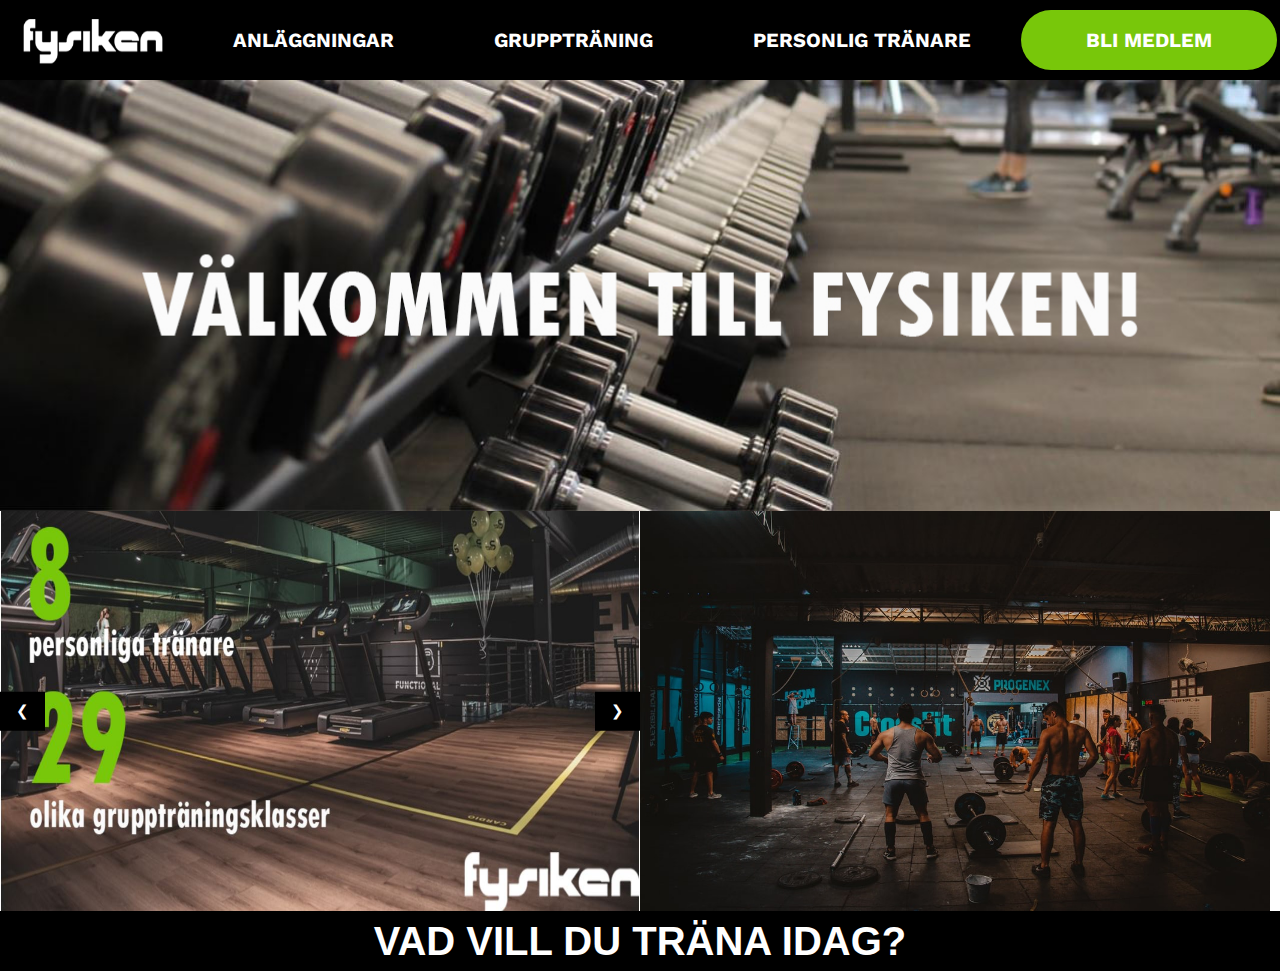
==== index.html @ 64ca1ec7 "Tisdag 23/2" ====
<!DOCTYPE html>
<html lang="en">
<head>
    <meta charset="UTF-8">
    <meta name="viewport" content="width=device-width, initial-scale=1.0">
    <title>Document</title>
    <link rel="stylesheet" href="css/styles.css">
    <link rel="preconnect" href="https://fonts.gstatic.com">
    <link rel="stylesheet" href="https://www.w3schools.com/w3css/4/w3.css">
<style>
.mySlides {display:none;}
</style>
    <link href="https://fonts.googleapis.com/css2?family=Libre+Franklin:wght@200&display=swap" rel="stylesheet">
    <link href="https://fonts.googleapis.com/icon?family=Material+Icons" rel="stylesheet">
    <link href="https://fonts.googleapis.com/css2?family=Work+Sans&display=swap" rel="stylesheet">
</head>
<body>
    <nav class="navdesk">
        <p class="logo"><img class="logointro" src="img/fysiken-logo-white-254.png"></p>
        <p class="nav1"><strong class="naviga">ANLÄGGNINGAR</strong></p>
        <p class="nav2"><strong class="naviga">GRUPPTRÄNING</strong></p>
        <p class="nav3"><strong class="naviga">PERSONLIG TRÄNARE</strong></p>
        <p class="nav4"><strong class="naviga">BLI MEDLEM</strong></p>
    </nav>
    <img class="welcome" src="img/gymintro.JPG">
    <div class="bildspel">
        <div class="w3-content w3-display-container">
            <img class="mySlides"  src="img/gymfakta.jpg" style="width:100%; height:400px;">
            <img class="mySlides"  src="img/gymintro2.JPG" style="width:100%; height:400px;">
            <img class="mySlides"  src="img/gymintro3.JPG" style="width:100%; height:400px;">
            <img class="mySlides"  src="img/gymintro4.JPG" style="width:100%; height:400px;">
          
            <button class="w3-button w3-black w3-display-left" onclick="plusDivs(-1)">&#10094;</button>
            <button class="w3-button w3-black w3-display-right" onclick="plusDivs(1)">&#10095;</button>
        </div>
    <img class="gymback1" src="img/gymback.jfif">
    </div>
    <div class="bryt">
        <strong>VAD VILL DU TRÄNA IDAG?</strong>
    </div>
    <script>
        var slideIndex = 1;
        showDivs(slideIndex);
        
        function plusDivs(n) {
          showDivs(slideIndex += n);
        }
        
        function showDivs(n) {
          var i;
          var x = document.getElementsByClassName("mySlides");
          if (n > x.length) {slideIndex = 1}
          if (n < 1) {slideIndex = x.length}
          for (i = 0; i < x.length; i++) {
            x[i].style.display = "none";  
          }
          x[slideIndex-1].style.display = "block";  
        }
    </script>
        
    
        
    <script src="js/main.js"></script>
</body>
</html>
---- css/styles.css ----
* {
    margin: 0;
}
.navdesk {
    background-color: black;
    width: 100%;
    height: 80px;
    display: grid;
    grid-template-areas: 
    "lo n1 n2 n3 n4"
    ;
    grid-template-columns: repeat(5, 1fr);
    grid-template-rows: repeat(1, 1fr);
    display: flex;
    justify-content: center;
    align-items: center;
}
.logointro {
    width: 140px;
    height: 50px;
    grid-area: lo;
    margin: 20px;
}
.naviga {
    color: white;
    font-size: 20px;
    font-family: 'Work Sans', sans-serif;
    margin: 50px;
}
.nav4 {
    background-color: #78c70a;
    border-radius: 40px;
    padding: 15px;
}
.welcome {
    width: 100%
}
.bildspel {
    display: grid;
    grid-template-areas:
    "w3-content w3-display-container gymback1"
    ;
    grid-template-columns: repeat(2, 1fr);
    grid-template-rows: repeat(1, 1fr);
}
.gymback1 {
    width: 630px;
    height: 400px;
}
.bryt {
    background-color: black;
    color: white;
    font-size: 40px;
    display: flex;
    justify-content: center;
    
}
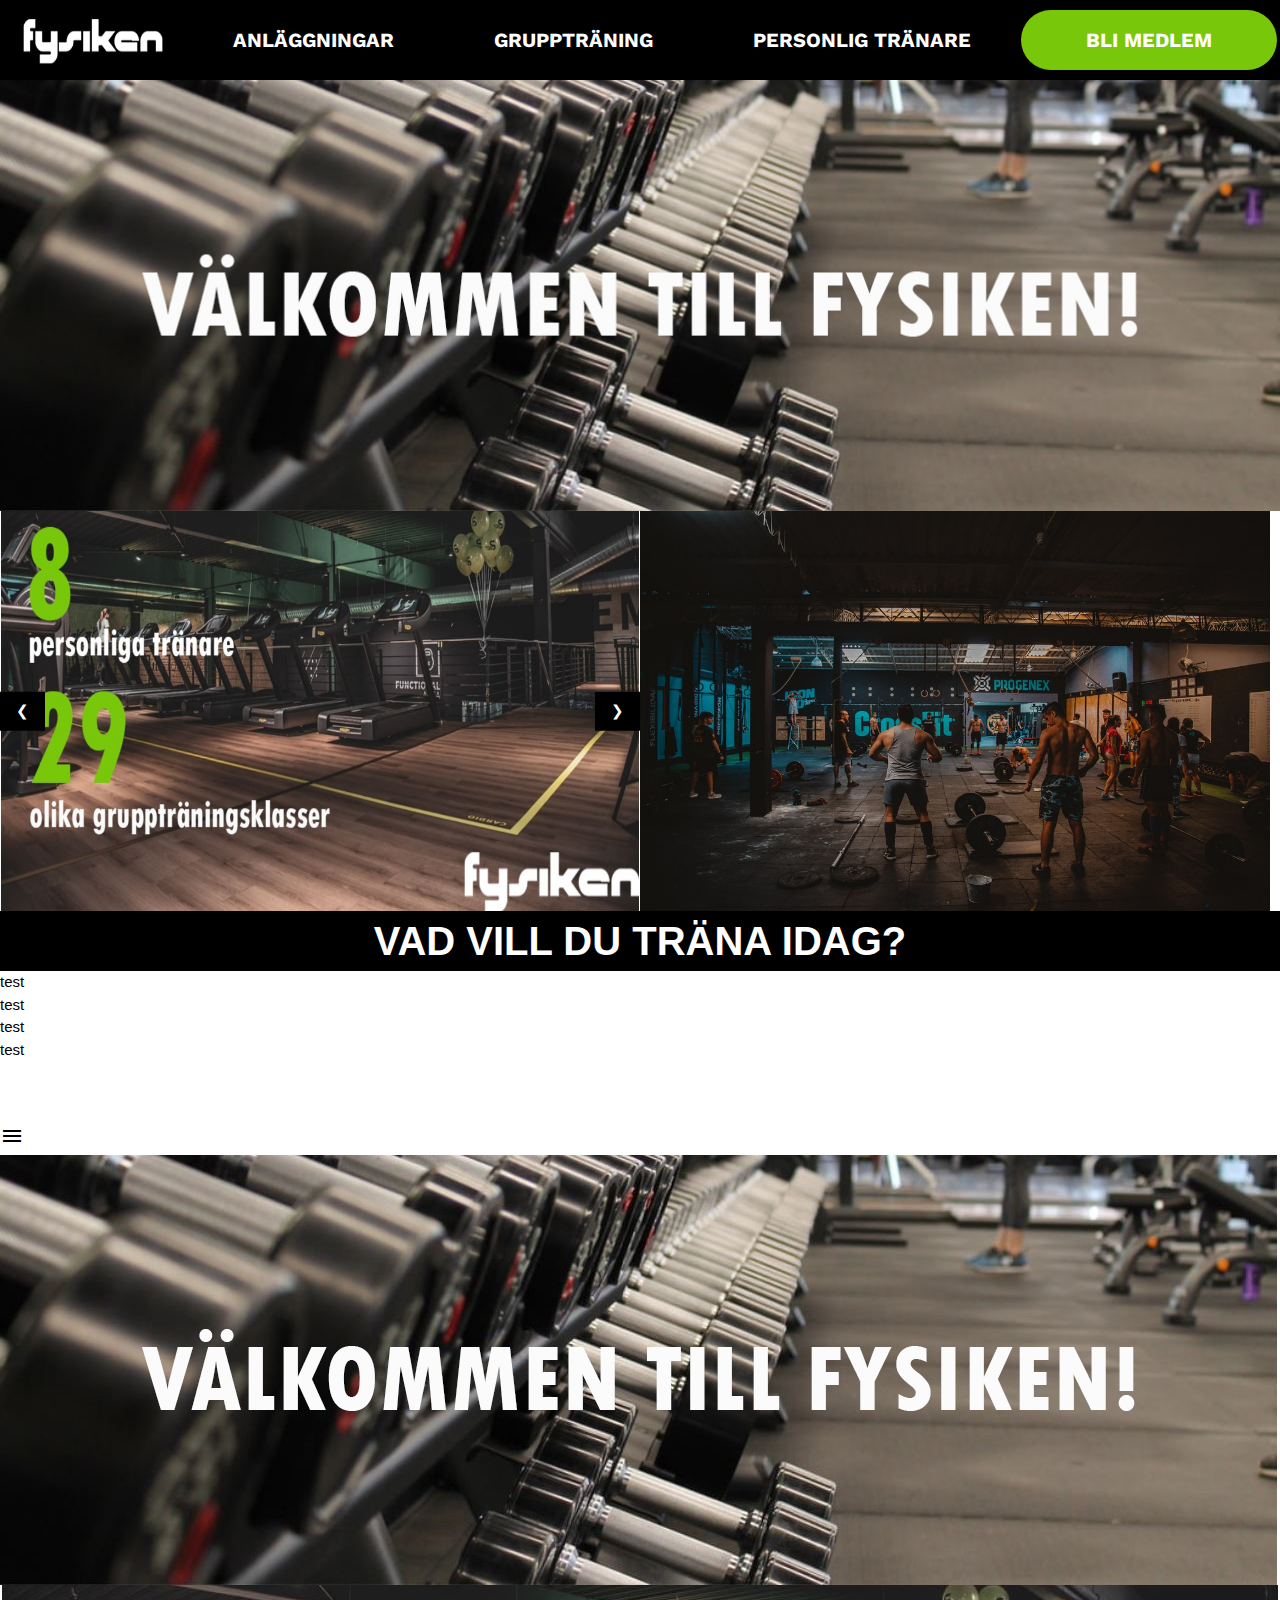
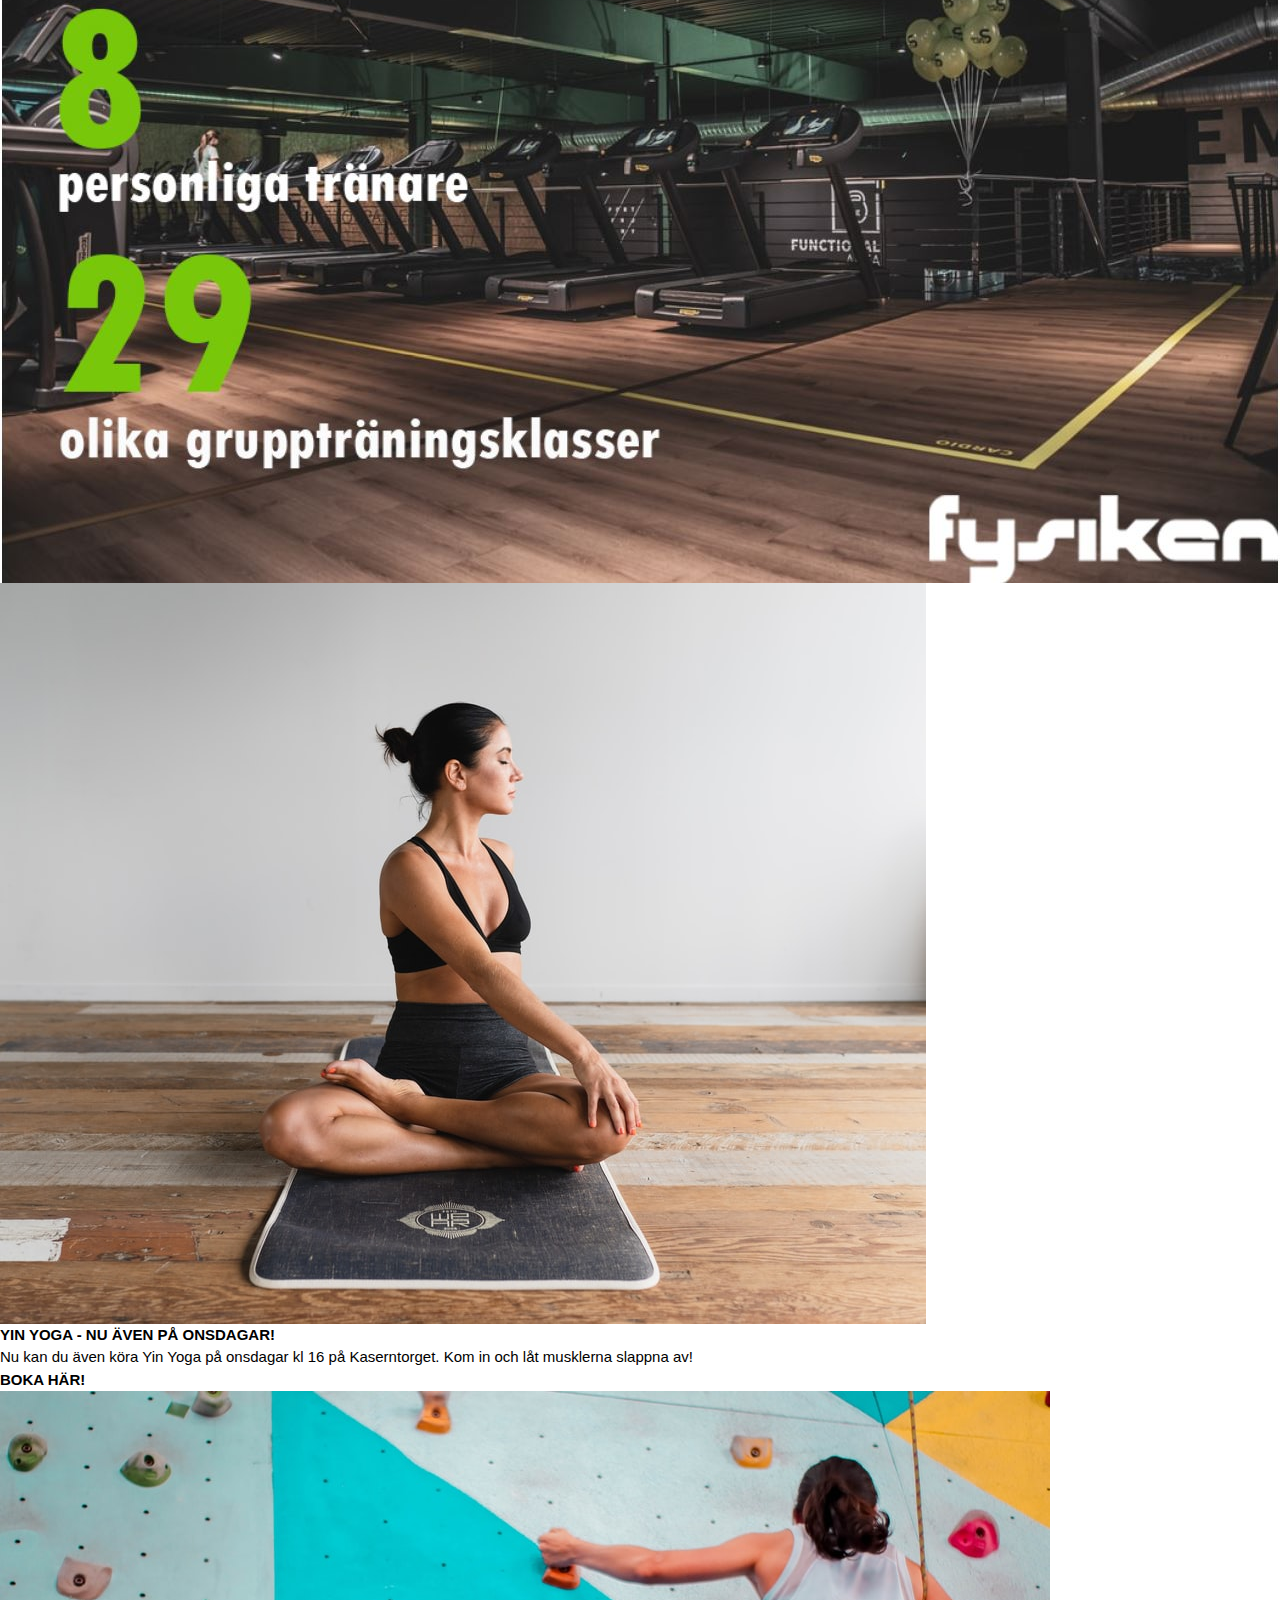
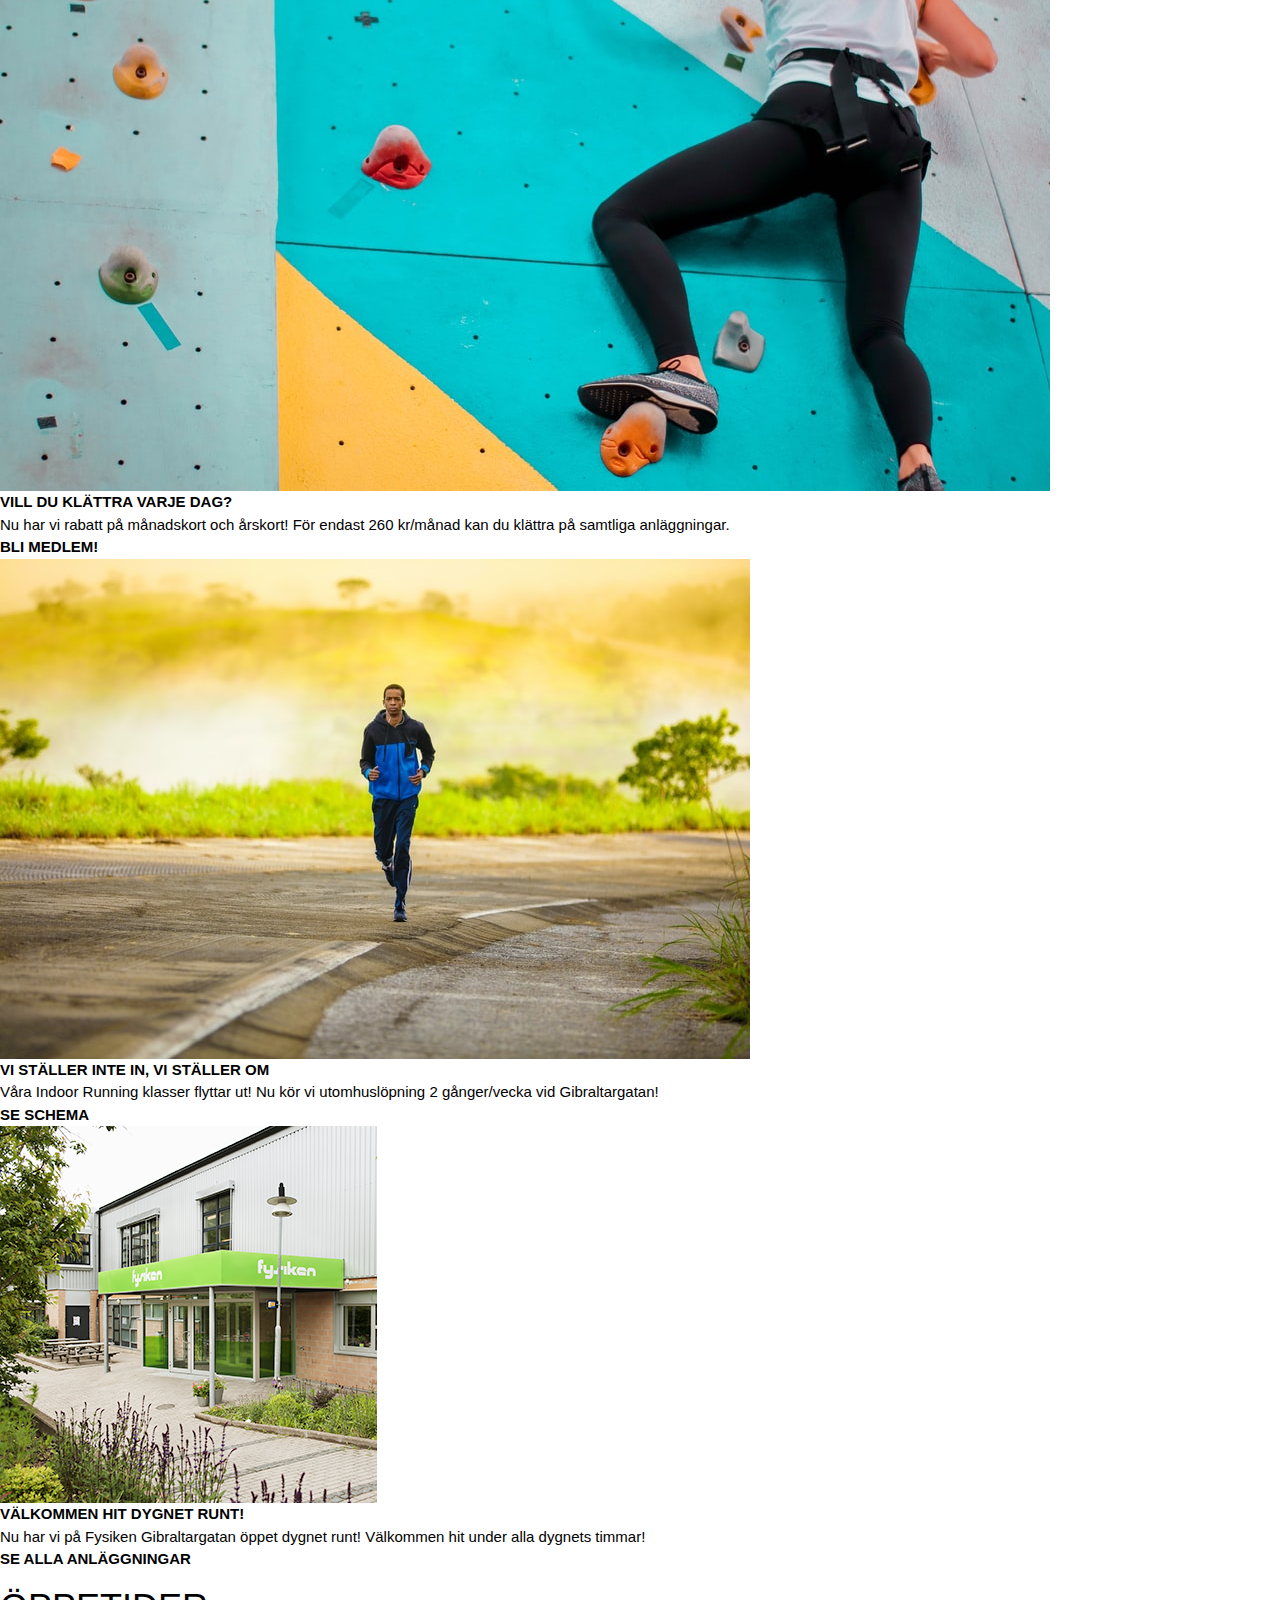
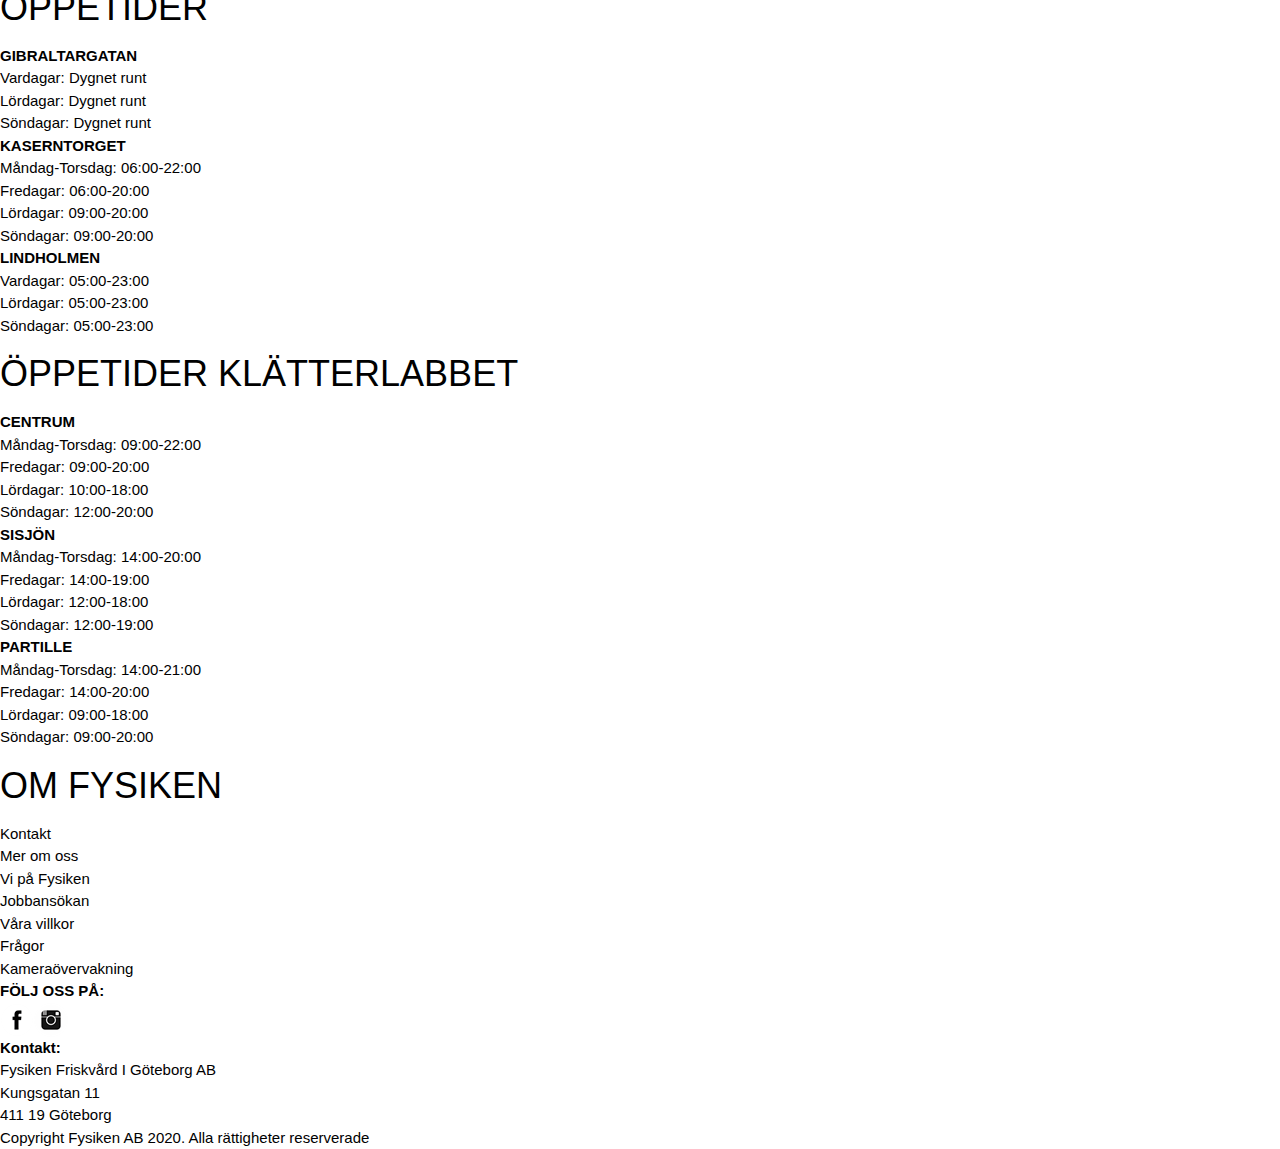
==== commit 27624316: "Tisdag 2/3" ====
--- a/index.html
+++ b/index.html
@@ -38,6 +38,81 @@
     <div class="bryt">
         <strong>VAD VILL DU TRÄNA IDAG?</strong>
     </div>
+
+        
+    
+        
+    
+    <nav class="menu">
+        <p>test</p>
+        <p>test</p>
+        <p>test</p>
+        <p>test</p>
+    </nav>
+
+<!--Mobil längst ner-->
+
+<div class="mobilestart">
+    <nav class="navmobil">
+        <img class="logomobil" src="img/fysiken-logo-white-254.png">
+        <div class="menu-button">
+            <i class="material-icons">menu</i>
+        </div>
+    </nav>
+    <div class="welcomemobil">
+        <img class="welcome1" src="img/gymintro.JPG">
+    </div>
+    <img class="gymfaktis" src="img/gymfakta.jpg">
+    <img class="yoga" src="img/yoga.jfif">   
+    <div class="yogafakta">
+        <strong class="yinis">YIN YOGA - NU ÄVEN PÅ ONSDAGAR!</strong>
+        <p class="yinis2">Nu kan du även köra Yin Yoga på onsdagar kl 16 på Kaserntorget. Kom in och låt musklerna slappna av!</p>
+        <strong class="yinis3">BOKA HÄR!</strong>
+    </div>
+    <img class="klättra" src="img/klättra.jfif">
+    <div class="yogafakta">
+        <strong class="yinis">VILL DU KLÄTTRA VARJE DAG?</strong>
+        <p class="yinis2">Nu har vi rabatt på månadskort och årskort! För endast 260 kr/månad kan du klättra på samtliga anläggningar.</p>
+        <strong class="yinis3">BLI MEDLEM!</strong>
+    </div>
+    <img class="klättra" src="img/spring.jfif">
+    <div class="yogafakta">
+        <strong class="yinis">VI STÄLLER INTE IN, VI STÄLLER OM</strong>
+        <p class="yinis2">Våra Indoor Running klasser flyttar ut! Nu kör vi utomhuslöpning 2 gånger/vecka vid Gibraltargatan!</p>
+        <strong class="yinis3">SE SCHEMA</strong>
+    </div>
+    <img class="yoga" src="img/fysikengibralt.png"> 
+    <div class="yogafakta">
+        <strong class="yinis">VÄLKOMMEN HIT DYGNET RUNT!</strong>
+        <p class="yinis2">Nu har vi på Fysiken Gibraltargatan öppet dygnet runt! Välkommen hit under alla dygnets timmar!</p>
+        <strong class="yinis4">SE ALLA ANLÄGGNINGAR</strong>
+    </div>
+    <div class="belowfooter">
+        <h1 class="belowrubrik">ÖPPETIDER</h1>
+        <strong class="belowstrong">GIBRALTARGATAN</strong>
+        <p class="belowtext">Vardagar: Dygnet runt<br>Lördagar: Dygnet runt<br>Söndagar: Dygnet runt</p>
+        <strong class="belowstrong">KASERNTORGET</strong>
+        <p class="belowtext">Måndag-Torsdag: 06:00-22:00<br>Fredagar: 06:00-20:00<br>Lördagar: 09:00-20:00<br>Söndagar: 09:00-20:00</p>
+        <strong class="belowstrong">LINDHOLMEN</strong>
+        <p class="belowtext">Vardagar: 05:00-23:00<br>Lördagar: 05:00-23:00<br>Söndagar: 05:00-23:00</p>
+        <h1 class="belowrubrik">ÖPPETIDER KLÄTTERLABBET</h1>
+        <strong class="belowstrong">CENTRUM</strong>
+        <p class="belowtext">Måndag-Torsdag: 09:00-22:00<br>Fredagar: 09:00-20:00<br>Lördagar: 10:00-18:00<br>Söndagar: 12:00-20:00</p>
+        <strong class="belowstrong">SISJÖN</strong>
+        <p class="belowtext">Måndag-Torsdag: 14:00-20:00<br>Fredagar: 14:00-19:00<br>Lördagar: 12:00-18:00<br>Söndagar: 12:00-19:00</p>
+        <strong class="belowstrong">PARTILLE</strong>
+        <p class="belowtext">Måndag-Torsdag: 14:00-21:00<br>Fredagar: 14:00-20:00<br>Lördagar: 09:00-18:00<br>Söndagar: 09:00-20:00</p>
+        <h1 class="belowrubrik">OM FYSIKEN</h1>
+        <p class="belowtext">Kontakt<br>Mer om oss<br>Vi på Fysiken<br>Jobbansökan<br>Våra villkor<br>Frågor<br>Kameraövervakning</p>
+        <strong class="belowstrong">FÖLJ OSS PÅ:<br></strong>
+        <img src="img/fb.png"><img src="img/ins.png">
+        <strong class="belowstrong"><br>Kontakt:</strong>
+        <p class="belowtext">Fysiken Friskvård I Göteborg AB<br>Kungsgatan 11<br>411 19 Göteborg</p>
+
+    </div>
+    <footer class="footer">Copyright Fysiken AB 2020. Alla rättigheter reserverade</footer>
+</div>
+    <script src="js/main.js"></script>
     <script>
         var slideIndex = 1;
         showDivs(slideIndex);
@@ -57,9 +132,5 @@
           x[slideIndex-1].style.display = "block";  
         }
     </script>
-        
-    
-        
-    <script src="js/main.js"></script>
 </body>
 </html>--- a/css/styles.css
+++ b/css/styles.css
@@ -1,57 +1,191 @@
 * {
     margin: 0;
 }
-.navdesk {
-    background-color: black;
-    width: 100%;
-    height: 80px;
-    display: grid;
-    grid-template-areas: 
-    "lo n1 n2 n3 n4"
-    ;
-    grid-template-columns: repeat(5, 1fr);
-    grid-template-rows: repeat(1, 1fr);
-    display: flex;
-    justify-content: center;
-    align-items: center;
+
+@media only screen and (min-width: 416px) {
+    .navdesk {
+        background-color: black;
+        width: 100%;
+        height: 80px;
+        display: grid;
+        grid-template-areas: 
+        "lo n1 n2 n3 n4"
+        ;
+        grid-template-columns: repeat(5, 1fr);
+        grid-template-rows: repeat(1, 1fr);
+        display: flex;
+        justify-content: center;
+        align-items: center;
+    }
+    .logointro {
+        width: 140px;
+        height: 50px;
+        grid-area: lo;
+        margin: 20px;
+    }
+    .naviga {
+        color: white;
+        font-size: 20px;
+        font-family: 'Work Sans', sans-serif;
+        margin: 50px;
+    }
+    .nav4 {
+        background-color: #78c70a;
+        border-radius: 40px;
+        padding: 15px;
+    }
+    .welcome {
+        width: 100%
+    }
+    .bildspel {
+        display: grid;
+        grid-template-areas:
+        "w3-content w3-display-container gymback1"
+        ;
+        grid-template-columns: repeat(2, 1fr);
+        grid-template-rows: repeat(1, 1fr);
+    }
+    .gymback1 {
+        width: 630px;
+        height: 400px;
+    }
+    .bryt {
+        background-color: black;
+        color: white;
+        font-size: 40px;
+        display: flex;
+        justify-content: center;
+        
+    }
+
 }
-.logointro {
-    width: 140px;
-    height: 50px;
-    grid-area: lo;
-    margin: 20px;
-}
-.naviga {
-    color: white;
-    font-size: 20px;
-    font-family: 'Work Sans', sans-serif;
-    margin: 50px;
-}
-.nav4 {
-    background-color: #78c70a;
-    border-radius: 40px;
-    padding: 15px;
-}
-.welcome {
-    width: 100%
-}
-.bildspel {
-    display: grid;
-    grid-template-areas:
-    "w3-content w3-display-container gymback1"
-    ;
-    grid-template-columns: repeat(2, 1fr);
-    grid-template-rows: repeat(1, 1fr);
-}
-.gymback1 {
-    width: 630px;
-    height: 400px;
-}
-.bryt {
-    background-color: black;
-    color: white;
-    font-size: 40px;
-    display: flex;
-    justify-content: center;
+
+
+@media only screen and (max-width: 415px) {
+    .mobilestart {
+        width: 100%;
+        height: 4000px;
+        font-family: 'Work Sans', sans-serif;
+    }
+    .navdesk {
+        display: none;
+    }
+    .logointro {
+        display: none;
+    }
+    .naviga {
+        display: none;
+    }
+    .nav4 {
+        display: none;
+    }
+    .welcome {
+        display: none;
+    }
+    .bildspel {
+        display: none;
+    }
+    .gymback1 {
+        display: none;
+    }
+    .bryt {
+        display: none;
+    }
+    .menu{
+        height: 100vh;
+        width: 100%;
+        background: hotpink;
+        position: fixed;
+        top: 0;
+        left: -90vh;
+        transition: left 0.3s;
+        box-shadow: 10px 0px 21px -10px rgba(0,0,0,0.75);
+        z-index: 10;
+        display: none;
+    }
     
-}
+    .menu-button{
+        cursor: pointer;
+        display: inline;
+        grid-area: mb;
+    }
+    
+    .menu-button i.material-icons{
+        font-size: 4rem;
+        grid-area: mb;
+        color: white;
+        margin-top: 10px;
+        margin-left: 60px;
+    }
+    
+    .show{
+        left: 0;
+    }
+    .navmobil {
+        width: 100%;
+        height: 150px;
+        background-color: black;
+        grid-template-areas: 
+        "lo mb"
+        ;
+    }
+    .logomobil {
+        width: 40%;
+        height: 40%;
+        margin-left: 30px;
+        margin-bottom: 21px;
+    }
+    .welcome1 {
+        width: 100%;
+        height: 180px;
+    }
+    .gymfaktis {
+        width: 100%;
+        height: 200px;
+    }
+    .yoga {
+        width: 100%;
+        height: 280px;
+    }
+    .yogafakta {
+        background-color: black;
+        color: white;
+        width: 100%;
+        height: 150px;
+    }
+    .yinis {
+        font-size: 20px;
+        margin-left: 10px;
+        margin-right: 10px;
+    }
+    .yinis2 {
+        font-size: 15px;
+        margin-left: 15px;
+        margin-right: 15px;
+    }
+    .yinis3 {
+        font-size: 20px;
+        margin-left: 50%;
+        padding: 10px;
+        background-color: #78c70a;
+        border-radius: 30px;
+    }
+    .klättra {
+        width: 100%;
+        height: 240px;
+    }
+    .yinis4 {
+        font-size: 20px;
+        margin-left: 20%;
+        padding: 10px;
+        background-color: #78c70a;
+        border-radius: 30px;
+        margin-top: 30px;
+    }
+    .belowfooter {
+        background-color: #191919;
+        color: white;
+    }
+
+    
+}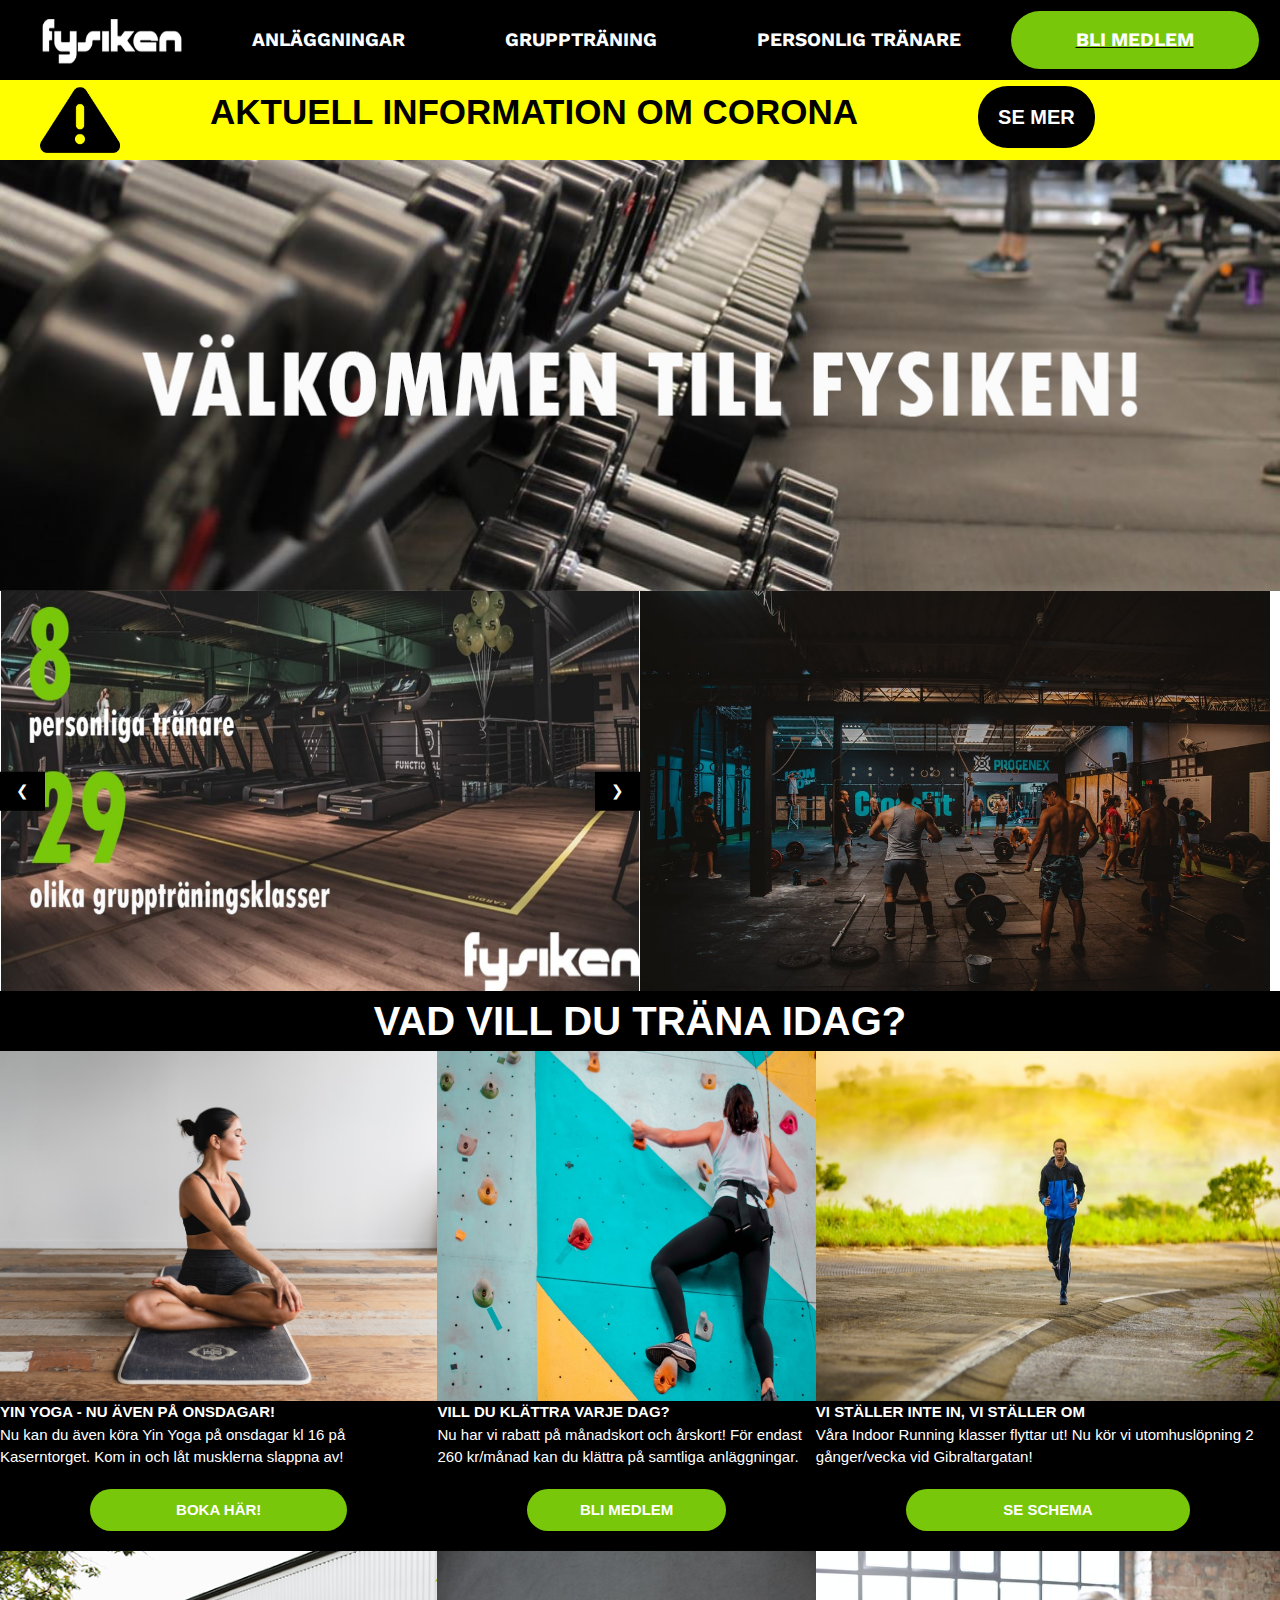
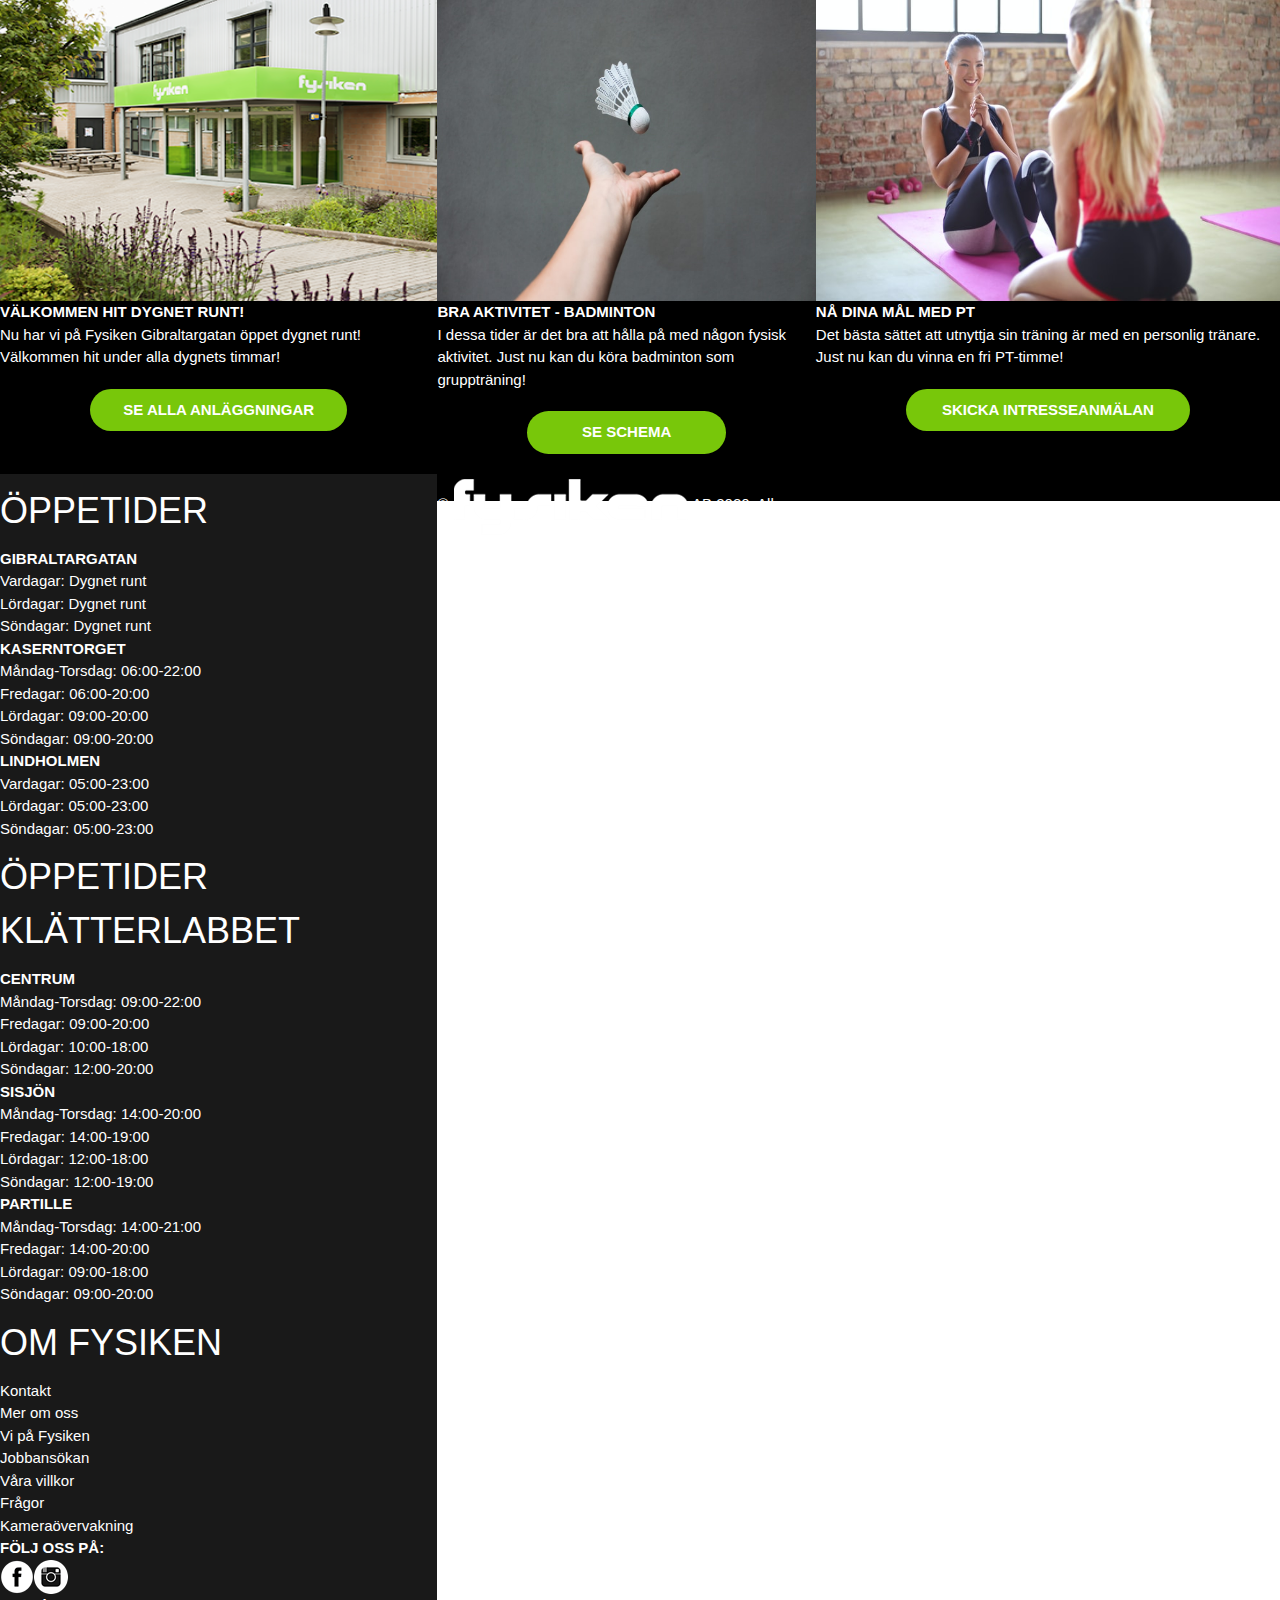
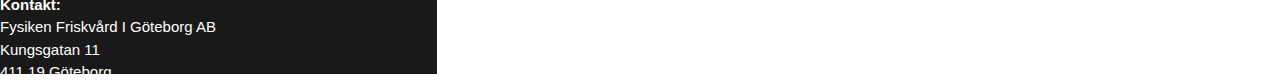
==== commit 3000ff7c: "Tisdag 9/3-2021" ====
--- a/index.html
+++ b/index.html
@@ -3,7 +3,7 @@
 <head>
     <meta charset="UTF-8">
     <meta name="viewport" content="width=device-width, initial-scale=1.0">
-    <title>Document</title>
+    <title>Fisk</title>
     <link rel="stylesheet" href="css/styles.css">
     <link rel="preconnect" href="https://fonts.gstatic.com">
     <link rel="stylesheet" href="https://www.w3schools.com/w3css/4/w3.css">
@@ -16,12 +16,15 @@
 </head>
 <body>
     <nav class="navdesk">
-        <p class="logo"><img class="logointro" src="img/fysiken-logo-white-254.png"></p>
-        <p class="nav1"><strong class="naviga">ANLÄGGNINGAR</strong></p>
-        <p class="nav2"><strong class="naviga">GRUPPTRÄNING</strong></p>
-        <p class="nav3"><strong class="naviga">PERSONLIG TRÄNARE</strong></p>
-        <p class="nav4"><strong class="naviga">BLI MEDLEM</strong></p>
+        <a href="index.html" class="logo"><img class="logointro" src="img/fysiken-logo-white-254.png"></a>
+        <a href="anlaggningar.html" class="nav1"><strong class="naviga">ANLÄGGNINGAR</strong></a>
+        <a class="nav2" href="gruppträning.html"><strong class="naviga">GRUPPTRÄNING</strong></a>
+        <a href="pt.html" class="nav3"><strong class="naviga">PERSONLIG TRÄNARE</strong></a>
+        <a href="blimedlem.html" class="nav4"><strong class="naviga">BLI MEDLEM</strong></a>
     </nav>
+    <div class="corona">
+        <img class="warning" src="img/warning-symbol.png"><strong class="aktuellt">AKTUELL INFORMATION OM CORONA</strong><strong class="semer">SE MER</strong>
+    </div>
     <img class="welcome" src="img/gymintro.JPG">
     <div class="bildspel">
         <div class="w3-content w3-display-container">
@@ -37,6 +40,63 @@
     </div>
     <div class="bryt">
         <strong>VAD VILL DU TRÄNA IDAG?</strong>
+    </div>
+    <div class="kuriosa">
+        <article class="article1">
+            <img class= "insbild" src="img/yoga.jfif">
+            <strong>YIN YOGA - NU ÄVEN PÅ ONSDAGAR!</strong><br><p>Nu kan du även köra Yin Yoga på onsdagar kl 16 på Kaserntorget. Kom in och låt musklerna slappna av!</p>
+            <strong class="tryckknapp">BOKA HÄR!</strong>
+        </article>
+        <article class="article2">
+            <img class= "insbild" src="img/klättra.jfif">
+            <strong>VILL DU KLÄTTRA VARJE DAG?</strong><br><p>Nu har vi rabatt på månadskort och årskort! För endast 260 kr/månad kan du klättra på samtliga anläggningar.</p>
+            <strong class="tryckknapp">BLI MEDLEM</strong>
+        </article>
+        <article class="article3">
+            <img class= "insbild" src="img/spring.jfif">
+            <strong>VI STÄLLER INTE IN, VI STÄLLER OM</strong><br><p>Våra Indoor Running klasser flyttar ut! Nu kör vi utomhuslöpning 2 gånger/vecka vid Gibraltargatan!</p>
+            <strong class="tryckknapp">SE SCHEMA</strong>
+        </article>
+        <article class="article4">
+            <img class= "insbild" src="img/fysikengibralt.png">
+            <strong>VÄLKOMMEN HIT DYGNET RUNT!</strong><br><p>Nu har vi på Fysiken Gibraltargatan öppet dygnet runt! Välkommen hit under alla dygnets timmar!</p>
+            <strong class="tryckknapp">SE ALLA ANLÄGGNINGAR</strong>
+        </article>
+        <article class="article5">
+            <img class= "insbild" src="img/badminton.jfif">
+            <strong>BRA AKTIVITET - BADMINTON</strong><br><p>I dessa tider är det bra att hålla på med någon fysisk aktivitet. Just nu kan du köra badminton som gruppträning!</p>
+            <strong class="tryckknapp">SE SCHEMA</strong>
+        </article>
+        <article class="article6">
+            <img class= "insbild" src="img/personlig.jfif">
+            <strong>NÅ DINA MÅL MED PT</strong><br><p>Det bästa sättet att utnyttja sin träning är med en personlig tränare. Just nu kan du vinna en fri PT-timme!</p>
+            <strong class="tryckknapp">SKICKA INTRESSEANMÄLAN</strong>
+        </article>
+        <div class="belowfooter1">
+            <h1 class="belowrubrik1">ÖPPETIDER</h1>
+            <strong class="belowstrong1">GIBRALTARGATAN</strong>
+            <p class="belowtext1">Vardagar: Dygnet runt<br>Lördagar: Dygnet runt<br>Söndagar: Dygnet runt</p>
+            <strong class="belowstrong1">KASERNTORGET</strong>
+            <p class="belowtext1">Måndag-Torsdag: 06:00-22:00<br>Fredagar: 06:00-20:00<br>Lördagar: 09:00-20:00<br>Söndagar: 09:00-20:00</p>
+            <strong class="belowstrong1">LINDHOLMEN</strong>
+            <p class="belowtext1">Vardagar: 05:00-23:00<br>Lördagar: 05:00-23:00<br>Söndagar: 05:00-23:00</p>
+            <h1 class="belowrubrik1">ÖPPETIDER KLÄTTERLABBET</h1>
+            <strong class="belowstrong1">CENTRUM</strong>
+            <p class="belowtext1">Måndag-Torsdag: 09:00-22:00<br>Fredagar: 09:00-20:00<br>Lördagar: 10:00-18:00<br>Söndagar: 12:00-20:00</p>
+            <strong class="belowstrong1">SISJÖN</strong>
+            <p class="belowtext1">Måndag-Torsdag: 14:00-20:00<br>Fredagar: 14:00-19:00<br>Lördagar: 12:00-18:00<br>Söndagar: 12:00-19:00</p>
+            <strong class="belowstrong1">PARTILLE</strong>
+            <p class="belowtext1">Måndag-Torsdag: 14:00-21:00<br>Fredagar: 14:00-20:00<br>Lördagar: 09:00-18:00<br>Söndagar: 09:00-20:00</p>
+            <h1 class="belowrubrik1">OM FYSIKEN</h1>
+            <p class="belowtext1">Kontakt<br>Mer om oss<br>Vi på Fysiken<br>Jobbansökan<br>Våra villkor<br>Frågor<br>Kameraövervakning</p>
+            <strong class="belowstrong1">FÖLJ OSS PÅ:<br></strong>
+            <img src="img/fb.png"><img src="img/ins.png">
+            <strong class="belowstrong1"><br>Kontakt:</strong>
+            <p class="belowtext1">Fysiken Friskvård I Göteborg AB<br>Kungsgatan 11<br>411 19 Göteborg</p>
+    
+        </div>
+        <footer class="footermobil1">© <img class="footerlogo1" src="img/fysiken-logo-white-254.png"> AB 2020. Alla rättigheter reserverade</footer>
+    </div>
     </div>
 
         
@@ -110,7 +170,7 @@
         <p class="belowtext">Fysiken Friskvård I Göteborg AB<br>Kungsgatan 11<br>411 19 Göteborg</p>
 
     </div>
-    <footer class="footer">Copyright Fysiken AB 2020. Alla rättigheter reserverade</footer>
+    <footer class="footermobil">© <img class="footerlogo" src="img/fysiken-logo-white-254.png"> AB 2020. Alla rättigheter reserverade</footer>
 </div>
     <script src="js/main.js"></script>
     <script>
--- a/css/styles.css
+++ b/css/styles.css
@@ -3,6 +3,72 @@
 }
 
 @media only screen and (min-width: 416px) {
+    .mobilestart {
+        display: none;
+    }
+    .navmobil {
+        display: none;
+    }
+    .logomobil {
+        display: none;
+    }
+    .menu-button {
+        display: none;
+    }
+    .material-icons {
+        display: none;
+    }
+    .welcomemobil {
+        display: none;
+    }
+    .welcome1 {
+        display: none;
+    }
+    .gymfaktis {
+        display: none;
+    }
+    .yoga {
+        display: none;
+    }
+    .yogafakta{
+        display: none;
+    }
+    .yinis {
+        display: none;
+    }
+    .yinis2 {
+        display: none;
+    }
+    .yinis3 {
+        display: none;
+    }
+    .yinis4 {
+        display: none;
+    }
+    .klättra {
+        display: none;
+    }
+    .belowfooter {
+        display: none;
+    }
+    .belowrubrik {
+        display: none;
+    }
+    .belowstrong {
+        display: none;
+    }
+    .belowtext {
+        display: none;
+    }
+    .footermobil {
+        display: none;
+    }
+    .footerlogo {
+        display: none;
+    }
+    .menu {
+        display: none;
+    }
     .navdesk {
         background-color: black;
         width: 100%;
@@ -25,7 +91,7 @@
     }
     .naviga {
         color: white;
-        font-size: 20px;
+        font-size: 19px;
         font-family: 'Work Sans', sans-serif;
         margin: 50px;
     }
@@ -57,6 +123,186 @@
         justify-content: center;
         
     }
+    .kuriosa {
+        display: grid;
+        width: 100%;
+        height: 1050px;
+        grid-template-areas: 
+        "a1 a2 a3"
+        "a4 a5 a6"
+        ;
+        background-color: black;
+        color: white;
+    }
+    .insbild {
+        width: 100%;
+        height: 350px;
+    }
+    .tryckknapp {
+        padding: 10px;
+        margin: 20px;
+        background-color: #78c70a;
+        margin-left: 90px;
+        margin-right: 90px;
+        display: flex;
+        justify-content: center;
+        border-radius: 30px;
+    }
+    .corona {
+        background-color: yellow;
+    }
+    .warning {
+        width: 80px;
+        height: 80px;
+        margin-left: 40px;
+    }
+    .aktuellt {
+        font-size: 35px;
+        margin-top: 90px;
+        margin-left: 90px;
+    }
+    .semer {
+        font-size: 20px;
+        padding: 20px;
+        background-color: black;
+        color: white;
+        margin-left: 120px;
+        border-radius: 30px;
+    }
+    .belowfooter1 {
+        background-color: #191919;
+        color: white;
+        width: 100%;
+        height: 1200px;
+    }
+    .gruppträningintro {
+        background-color: black;
+        height: 200px;
+    }
+    .gruppträningrubrik {
+        font-size: 50px;
+        color: white;
+        display: flex;
+        justify-content: center;
+    }
+    .beskrivgrupp {
+        font-size: 25px;
+        color: white;
+        display: flex;
+        justify-content: center;
+    }
+    .gruppnavigator {
+        display: grid;
+        height: 500px;
+        grid-template-areas: 
+        "co fu ko"
+        "st av bo"
+        "cr da ov"
+        ;
+        background-color: black;
+        
+    }
+    .core {
+        background-color: darkred;
+        width: 80%;
+        margin: 40px;
+        border-radius: 100px;
+    }
+    .funktionellträning {
+        background-color: darkblue;
+        width: 80%;
+        margin: 40px;
+        border-radius: 100px;
+    }
+    .konditionsträning {
+        background-color: white;
+        width: 80%;
+        margin: 40px;
+        border-radius: 100px;
+    }
+    .styrketräning {
+        background-color: orange;
+        width: 80%;
+        margin: 40px;
+        border-radius: 100px;
+    }
+    .avslappning {
+        background-color: turquoise;
+        width: 80%;
+        margin: 40px;
+        border-radius: 100px;
+    }
+    .bollsport {
+        background-color: green;
+        width: 80%;
+        margin: 40px;
+        border-radius: 100px;
+    }
+    .crossfit {
+        background-color: grey;
+        width: 80%;
+        margin: 40px;
+        border-radius: 100px;
+    }
+    .dans {
+        background-color: yellow;
+        width: 80%;
+        margin: 40px;
+        border-radius: 100px;
+    }
+    .övrigt {
+        background-color: purple;
+        width: 80%;
+        margin: 40px;
+        border-radius: 100px;
+    }
+    .corebeskrivning {
+        height: 930px;
+        background-color: darkred;
+        display: grid;
+        grid-template-areas:
+        "br va"
+        "bo b1"
+        "ku b2"
+    }
+    .bildbeskrivning1 {
+        width: 400px;
+        height: 400px;
+        grid-area: b1;
+        border-radius: 50px;
+    }
+    .bildbeskrivning2 {
+        width: 400px;
+        height: 400px;
+        grid-area: b2;
+        border-radius: 50px;
+    }
+    .beskrivningrubrik {
+        grid-area: br;
+        color: white;
+        font-size: 100px;
+        margin-left: 20px;
+    }
+    .beskrivningompasset {
+        grid-area: bo;
+        color: white;
+        font-size: 25px;
+        margin-left: 20px;
+    }
+    .kuriosabild {
+        grid-area: ku;
+        width: 500px;
+        height: 500px;
+    }
+    .vadvierbjuder {
+        grid-area: va;
+        color: white;
+        font-size: 40px;
+        margin-right: 20px;
+    }
+
+
+
 
 }
 
@@ -64,7 +310,7 @@
 @media only screen and (max-width: 415px) {
     .mobilestart {
         width: 100%;
-        height: 4000px;
+        height: 100%;
         font-family: 'Work Sans', sans-serif;
     }
     .navdesk {
@@ -186,6 +432,19 @@
         background-color: #191919;
         color: white;
     }
+    .belowrubrik {
+        font-size: 20px;
+    }
+    .footermobil {
+        width: 100%;
+        height: 20px;
+        background-color: black;
+        color: white;
+    }
+    .footerlogo {
+        width: 60px;
+        height: 25px;
+    }
 
     
 }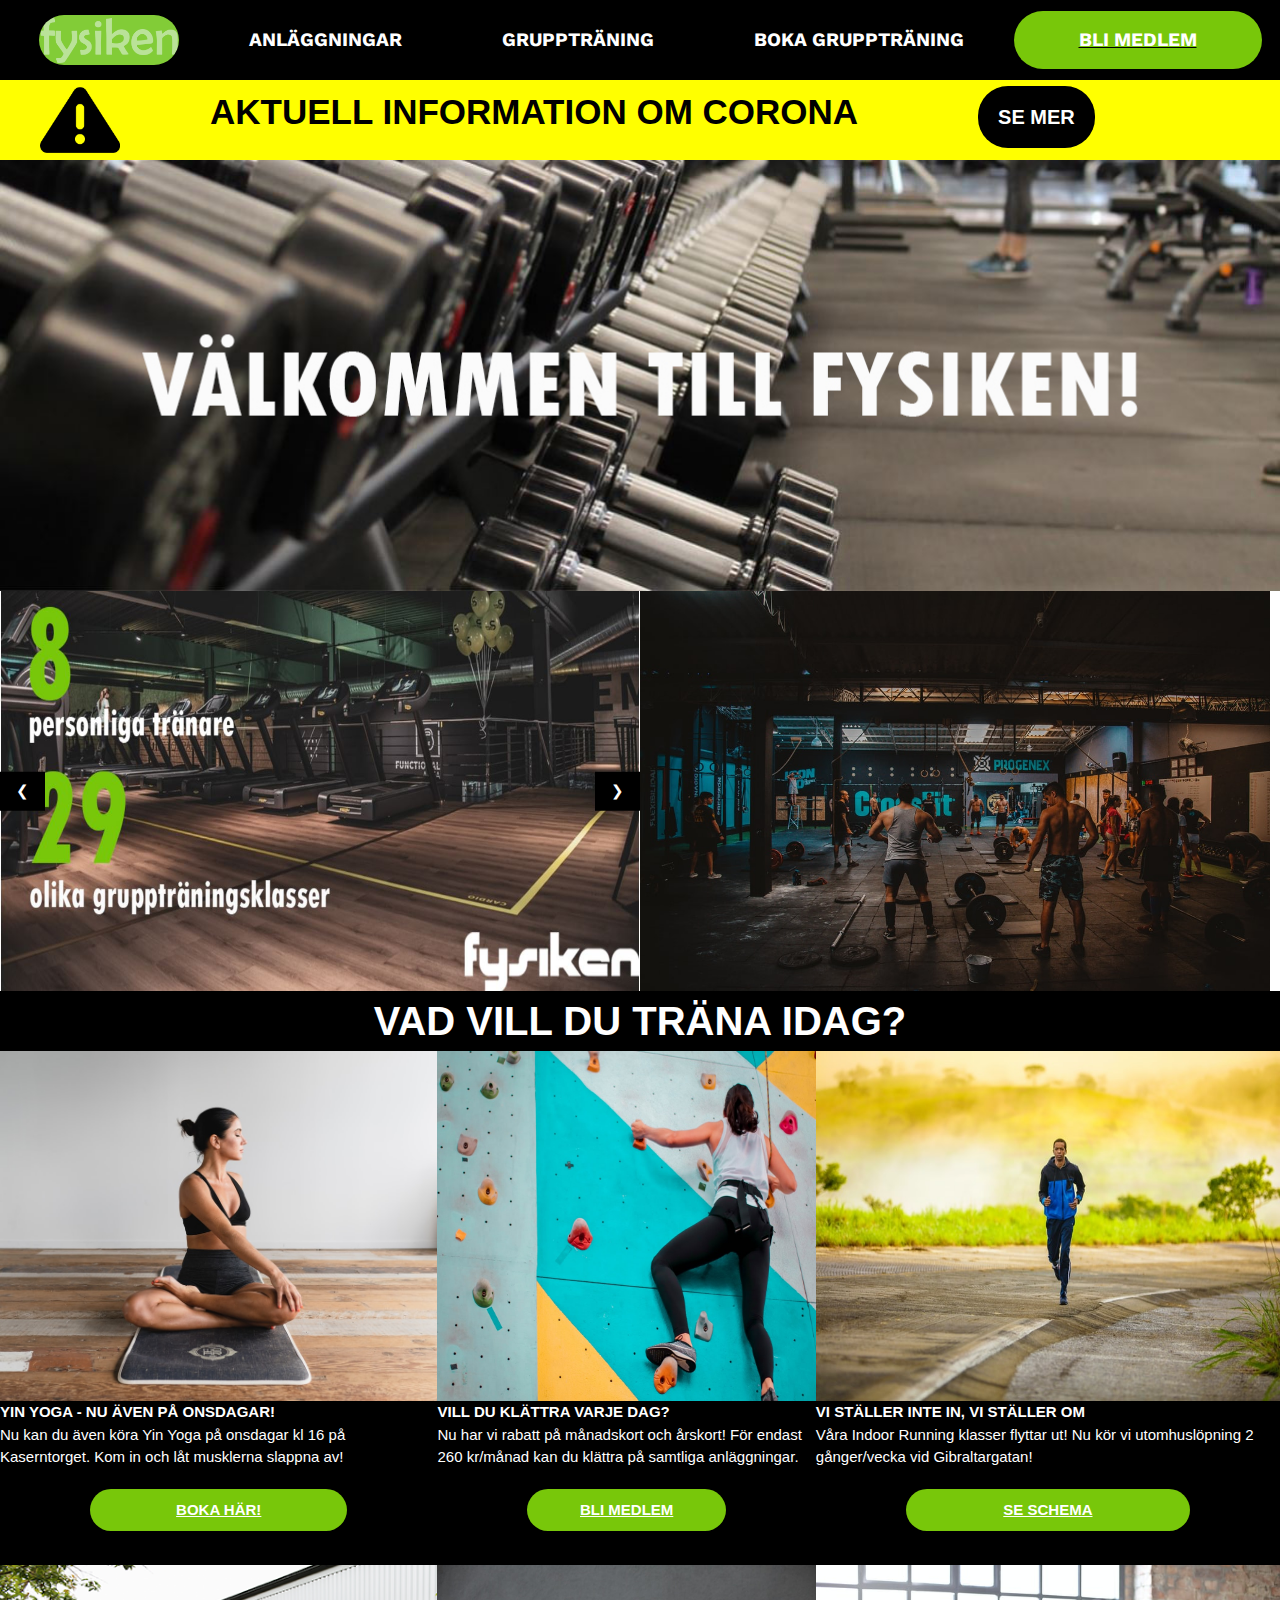
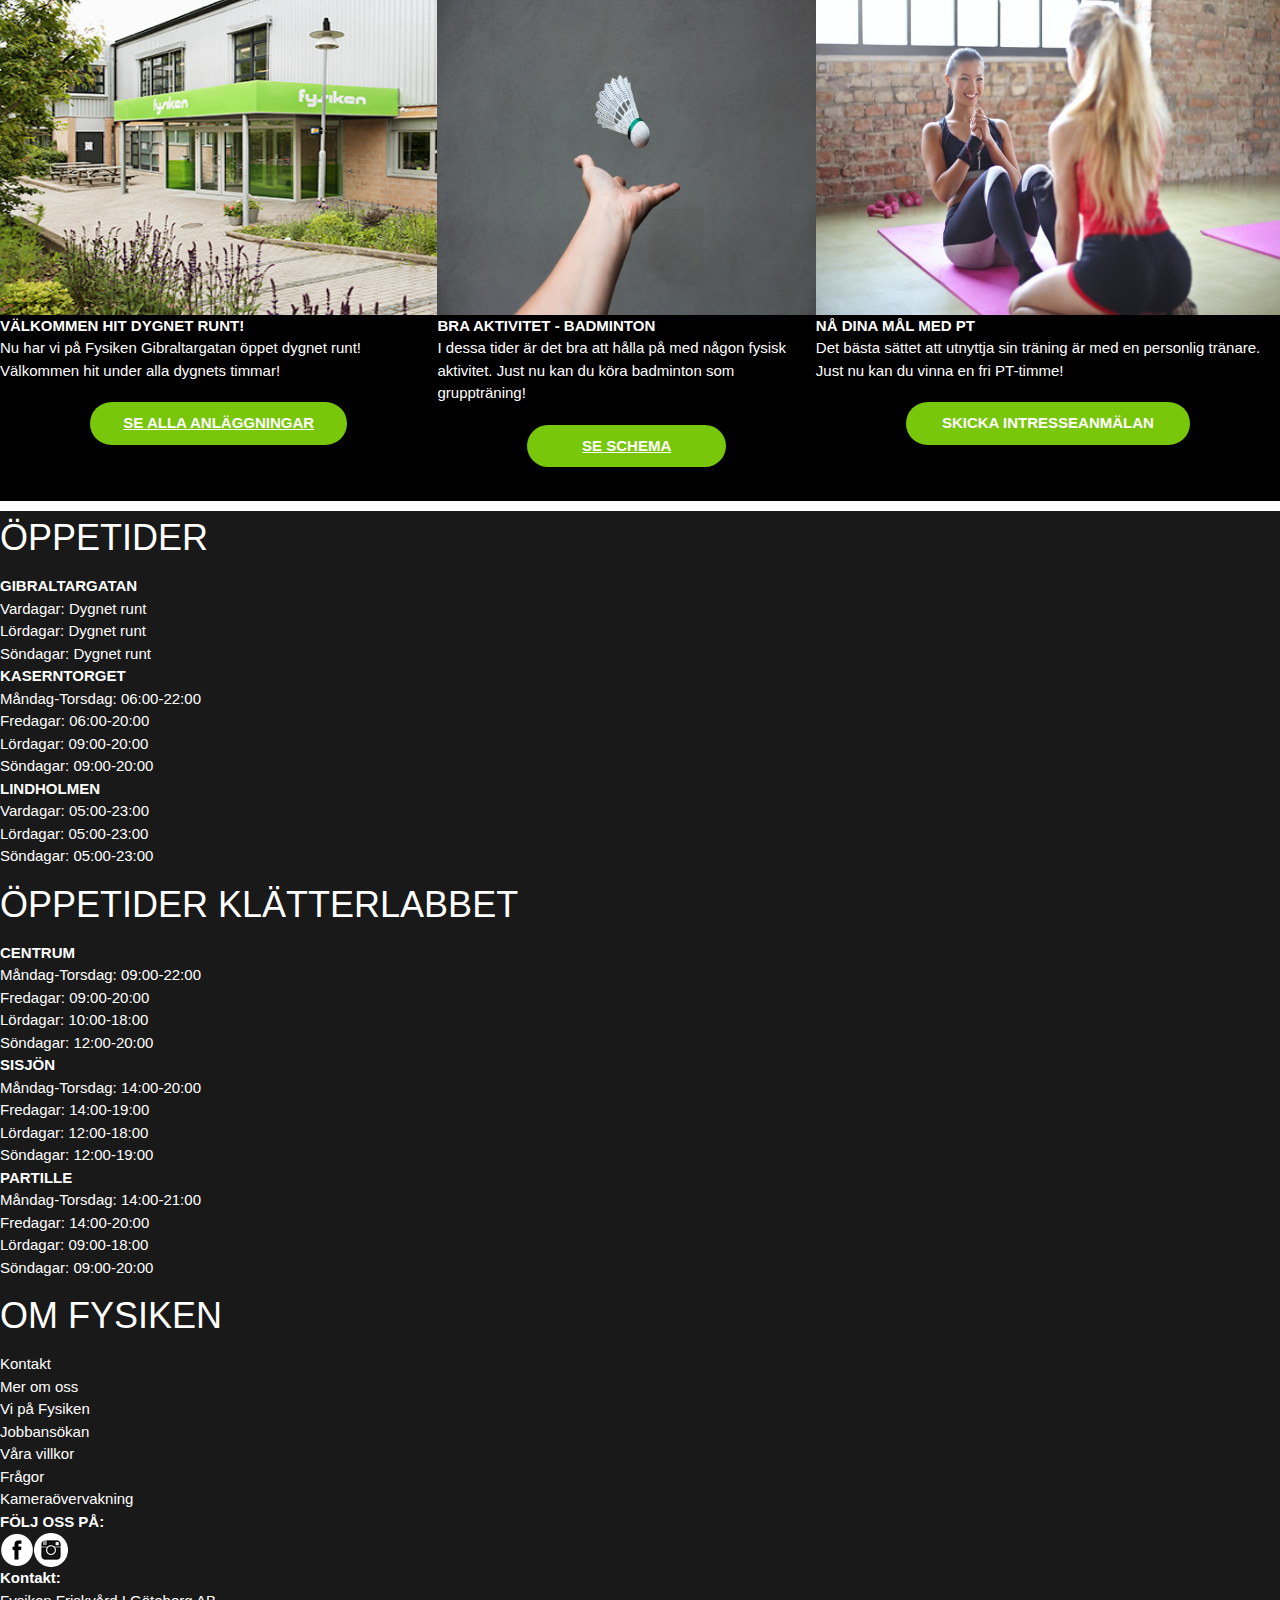
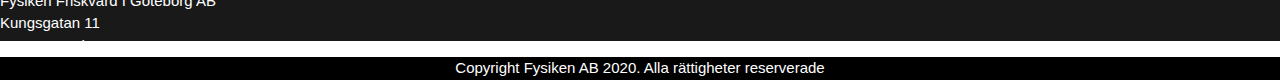
==== commit 85aee17b: "Tisdag v.13 (färdigt utkast)" ====
--- a/index.html
+++ b/index.html
@@ -3,76 +3,74 @@
 <head>
     <meta charset="UTF-8">
     <meta name="viewport" content="width=device-width, initial-scale=1.0">
-    <title>Fisk</title>
+    <title>Startsida - Fysiken</title>
     <link rel="stylesheet" href="css/styles.css">
     <link rel="preconnect" href="https://fonts.gstatic.com">
     <link rel="stylesheet" href="https://www.w3schools.com/w3css/4/w3.css">
-<style>
-.mySlides {display:none;}
-</style>
     <link href="https://fonts.googleapis.com/css2?family=Libre+Franklin:wght@200&display=swap" rel="stylesheet">
     <link href="https://fonts.googleapis.com/icon?family=Material+Icons" rel="stylesheet">
     <link href="https://fonts.googleapis.com/css2?family=Work+Sans&display=swap" rel="stylesheet">
 </head>
 <body>
     <nav class="navdesk">
-        <a href="index.html" class="logo"><img class="logointro" src="img/fysiken-logo-white-254.png"></a>
+        <a href="index.html" class="logo"><img class="logointro" alt="logotyp" src="img/fysiken-logo-white-254.png"></a>
         <a href="anlaggningar.html" class="nav1"><strong class="naviga">ANLÄGGNINGAR</strong></a>
-        <a class="nav2" href="gruppträning.html"><strong class="naviga">GRUPPTRÄNING</strong></a>
-        <a href="pt.html" class="nav3"><strong class="naviga">PERSONLIG TRÄNARE</strong></a>
+        <a class="nav2" href="grupptraning.html"><strong class="naviga">GRUPPTRÄNING</strong></a>
+        <a href="schema.html" class="nav3"><strong class="naviga">BOKA GRUPPTRÄNING</strong></a>
         <a href="blimedlem.html" class="nav4"><strong class="naviga">BLI MEDLEM</strong></a>
     </nav>
     <div class="corona">
-        <img class="warning" src="img/warning-symbol.png"><strong class="aktuellt">AKTUELL INFORMATION OM CORONA</strong><strong class="semer">SE MER</strong>
+        <img class="warning" src="img/warning-symbol.png" alt="varningssymbol"><strong class="aktuellt">AKTUELL INFORMATION OM CORONA</strong><strong class="semer">SE MER</strong>
     </div>
-    <img class="welcome" src="img/gymintro.JPG">
+    <img class="welcome" alt="välkommen" src="img/gymintro.JPG">
     <div class="bildspel">
         <div class="w3-content w3-display-container">
-            <img class="mySlides"  src="img/gymfakta.jpg" style="width:100%; height:400px;">
-            <img class="mySlides"  src="img/gymintro2.JPG" style="width:100%; height:400px;">
-            <img class="mySlides"  src="img/gymintro3.JPG" style="width:100%; height:400px;">
-            <img class="mySlides"  src="img/gymintro4.JPG" style="width:100%; height:400px;">
+            <img class="mySlides" alt="gymreklam" src="img/gymfakta.jpg" style="width:100%; height:400px;">
+            <img class="mySlides" alt="gymreklam" src="img/gymintro2.JPG" style="width:100%; height:400px;">
+            <img class="mySlides" alt="gymreklam" src="img/gymintro3.JPG" style="width:100%; height:400px;">
+            <img class="mySlides" alt="gymreklam" src="img/gymintro4.JPG" style="width:100%; height:400px;">
           
             <button class="w3-button w3-black w3-display-left" onclick="plusDivs(-1)">&#10094;</button>
             <button class="w3-button w3-black w3-display-right" onclick="plusDivs(1)">&#10095;</button>
         </div>
-    <img class="gymback1" src="img/gymback.jfif">
+    <img class="gymback1" alt="gymreklam" src="img/gymback.jfif">
     </div>
     <div class="bryt">
         <strong>VAD VILL DU TRÄNA IDAG?</strong>
     </div>
     <div class="kuriosa">
         <article class="article1">
-            <img class= "insbild" src="img/yoga.jfif">
+            <img class= "insbild" alt="yinyoga" src="img/yoga.jfif">
             <strong>YIN YOGA - NU ÄVEN PÅ ONSDAGAR!</strong><br><p>Nu kan du även köra Yin Yoga på onsdagar kl 16 på Kaserntorget. Kom in och låt musklerna slappna av!</p>
-            <strong class="tryckknapp">BOKA HÄR!</strong>
+            <strong class="tryckknapp"><a href="schema.html">BOKA HÄR!</a></strong>
         </article>
         <article class="article2">
-            <img class= "insbild" src="img/klättra.jfif">
+            <img class= "insbild" alt="klättra" src="img/klättra.jfif">
             <strong>VILL DU KLÄTTRA VARJE DAG?</strong><br><p>Nu har vi rabatt på månadskort och årskort! För endast 260 kr/månad kan du klättra på samtliga anläggningar.</p>
-            <strong class="tryckknapp">BLI MEDLEM</strong>
+            <strong class="tryckknapp"><a href="blimedlem.html">BLI MEDLEM</a></strong>
         </article>
         <article class="article3">
-            <img class= "insbild" src="img/spring.jfif">
+            <img class= "insbild" alt="springa" src="img/spring.jfif">
             <strong>VI STÄLLER INTE IN, VI STÄLLER OM</strong><br><p>Våra Indoor Running klasser flyttar ut! Nu kör vi utomhuslöpning 2 gånger/vecka vid Gibraltargatan!</p>
-            <strong class="tryckknapp">SE SCHEMA</strong>
+            <strong class="tryckknapp"><a href="schema.html">SE SCHEMA</a></strong>
         </article>
         <article class="article4">
-            <img class= "insbild" src="img/fysikengibralt.png">
+            <img class= "insbild" alt="dygnetrunt" src="img/fysikengibralt.png">
             <strong>VÄLKOMMEN HIT DYGNET RUNT!</strong><br><p>Nu har vi på Fysiken Gibraltargatan öppet dygnet runt! Välkommen hit under alla dygnets timmar!</p>
-            <strong class="tryckknapp">SE ALLA ANLÄGGNINGAR</strong>
+            <strong class="tryckknapp"><a href="anlaggningar.html">SE ALLA ANLÄGGNINGAR</a></strong>
         </article>
         <article class="article5">
-            <img class= "insbild" src="img/badminton.jfif">
+            <img class= "insbild" alt="badminton" src="img/badminton.jfif">
             <strong>BRA AKTIVITET - BADMINTON</strong><br><p>I dessa tider är det bra att hålla på med någon fysisk aktivitet. Just nu kan du köra badminton som gruppträning!</p>
-            <strong class="tryckknapp">SE SCHEMA</strong>
+            <strong class="tryckknapp"><a href="schema.html">SE SCHEMA</a></strong>
         </article>
         <article class="article6">
-            <img class= "insbild" src="img/personlig.jfif">
+            <img class= "insbild" alt="personligtränare" src="img/personlig.jfif">
             <strong>NÅ DINA MÅL MED PT</strong><br><p>Det bästa sättet att utnyttja sin träning är med en personlig tränare. Just nu kan du vinna en fri PT-timme!</p>
             <strong class="tryckknapp">SKICKA INTRESSEANMÄLAN</strong>
         </article>
-        <div class="belowfooter1">
+    </div>
+    <div class="belowfooter1">
             <h1 class="belowrubrik1">ÖPPETIDER</h1>
             <strong class="belowstrong1">GIBRALTARGATAN</strong>
             <p class="belowtext1">Vardagar: Dygnet runt<br>Lördagar: Dygnet runt<br>Söndagar: Dygnet runt</p>
@@ -93,9 +91,11 @@
             <img src="img/fb.png"><img src="img/ins.png">
             <strong class="belowstrong1"><br>Kontakt:</strong>
             <p class="belowtext1">Fysiken Friskvård I Göteborg AB<br>Kungsgatan 11<br>411 19 Göteborg</p>
+            <footer class="newfooter">Copyright Fysiken AB 2020. Alla rättigheter reserverade</footer>
     
         </div>
-        <footer class="footermobil1">© <img class="footerlogo1" src="img/fysiken-logo-white-254.png"> AB 2020. Alla rättigheter reserverade</footer>
+        </div>
+
     </div>
     </div>
 
@@ -104,44 +104,45 @@
         
     
     <nav class="menu">
-        <p>test</p>
-        <p>test</p>
-        <p>test</p>
-        <p>test</p>
+        <img class="logohamburg" src="img/fysiken-logo-white-254.png">
+        <a class="rubrikhamburg" href="grupptraning.html">GRUPPTRÄNING</a>
+        <a class="rubrikhamburg" href="schema.html">BOKA GRUPPTRÄNING</a>
+        <a class="rubrikhamburg" href="anlaggningar.html">ANLÄGGNINGAR</a>
+        <a class="rubrikhamburg2" href="blimedlem.html">BLI MEDLEM</a>
     </nav>
 
 <!--Mobil längst ner-->
-
+<div class="fade-layer"></div>
 <div class="mobilestart">
     <nav class="navmobil">
-        <img class="logomobil" src="img/fysiken-logo-white-254.png">
+        <img class="logomobil" alt="logo" src="img/fysiken-logo-white-254.png">
         <div class="menu-button">
             <i class="material-icons">menu</i>
         </div>
     </nav>
     <div class="welcomemobil">
-        <img class="welcome1" src="img/gymintro.JPG">
+        <img class="welcome1" alt="välkommen" src="img/gymintro.JPG">
     </div>
-    <img class="gymfaktis" src="img/gymfakta.jpg">
-    <img class="yoga" src="img/yoga.jfif">   
+    <img class="gymfaktis" alt="gymfakta" src="img/gymfakta.jpg">
+    <img class="yoga" alt="yogabild" src="img/yoga.jfif">   
     <div class="yogafakta">
         <strong class="yinis">YIN YOGA - NU ÄVEN PÅ ONSDAGAR!</strong>
         <p class="yinis2">Nu kan du även köra Yin Yoga på onsdagar kl 16 på Kaserntorget. Kom in och låt musklerna slappna av!</p>
         <strong class="yinis3">BOKA HÄR!</strong>
     </div>
-    <img class="klättra" src="img/klättra.jfif">
+    <img class="klättra" alt="klättring" src="img/klättra.jfif">
     <div class="yogafakta">
         <strong class="yinis">VILL DU KLÄTTRA VARJE DAG?</strong>
         <p class="yinis2">Nu har vi rabatt på månadskort och årskort! För endast 260 kr/månad kan du klättra på samtliga anläggningar.</p>
         <strong class="yinis3">BLI MEDLEM!</strong>
     </div>
-    <img class="klättra" src="img/spring.jfif">
+    <img class="klättra" alt="springa" src="img/spring.jfif">
     <div class="yogafakta">
         <strong class="yinis">VI STÄLLER INTE IN, VI STÄLLER OM</strong>
         <p class="yinis2">Våra Indoor Running klasser flyttar ut! Nu kör vi utomhuslöpning 2 gånger/vecka vid Gibraltargatan!</p>
         <strong class="yinis3">SE SCHEMA</strong>
     </div>
-    <img class="yoga" src="img/fysikengibralt.png"> 
+    <img class="yoga" alt="dygnetrunt" src="img/fysikengibralt.png"> 
     <div class="yogafakta">
         <strong class="yinis">VÄLKOMMEN HIT DYGNET RUNT!</strong>
         <p class="yinis2">Nu har vi på Fysiken Gibraltargatan öppet dygnet runt! Välkommen hit under alla dygnets timmar!</p>
@@ -170,27 +171,8 @@
         <p class="belowtext">Fysiken Friskvård I Göteborg AB<br>Kungsgatan 11<br>411 19 Göteborg</p>
 
     </div>
-    <footer class="footermobil">© <img class="footerlogo" src="img/fysiken-logo-white-254.png"> AB 2020. Alla rättigheter reserverade</footer>
+    <footer class="footermobil">© <img class="footerlogo" alt="logo" src="img/fysiken-logo-white-254.png"> AB 2020. Alla rättigheter reserverade</footer>
 </div>
     <script src="js/main.js"></script>
-    <script>
-        var slideIndex = 1;
-        showDivs(slideIndex);
-        
-        function plusDivs(n) {
-          showDivs(slideIndex += n);
-        }
-        
-        function showDivs(n) {
-          var i;
-          var x = document.getElementsByClassName("mySlides");
-          if (n > x.length) {slideIndex = 1}
-          if (n < 1) {slideIndex = x.length}
-          for (i = 0; i < x.length; i++) {
-            x[i].style.display = "none";  
-          }
-          x[slideIndex-1].style.display = "block";  
-        }
-    </script>
 </body>
 </html>--- a/css/styles.css
+++ b/css/styles.css
@@ -2,7 +2,7 @@
     margin: 0;
 }
 
-@media only screen and (min-width: 416px) {
+@media only screen and (min-width: 430px) {
     .mobilestart {
         display: none;
     }
@@ -62,6 +62,11 @@
     }
     .footermobil {
         display: none;
+    }
+    .newfooter {
+        background-color: black;
+        display: flex;
+        justify-content: center;
     }
     .footerlogo {
         display: none;
@@ -82,12 +87,16 @@
         display: flex;
         justify-content: center;
         align-items: center;
+        position: -webkit-sticky;
+        position: sticky;
+        top: 0;
     }
     .logointro {
         width: 140px;
         height: 50px;
         grid-area: lo;
         margin: 20px;
+        border-radius: 35px;
     }
     .naviga {
         color: white;
@@ -172,8 +181,7 @@
     .belowfooter1 {
         background-color: #191919;
         color: white;
-        width: 100%;
-        height: 1200px;
+        height: 1130px;
     }
     .gruppträningintro {
         background-color: black;
@@ -193,7 +201,7 @@
     }
     .gruppnavigator {
         display: grid;
-        height: 500px;
+        height: 600px;
         grid-template-areas: 
         "co fu ko"
         "st av bo"
@@ -256,61 +264,722 @@
         margin: 40px;
         border-radius: 100px;
     }
+
+    .beskrivningrubrik {
+        grid-area: br;
+        color: white;
+        font-size: 60px;
+        margin-left: 20px;
+    }
+    .beskrivningompasset {
+        grid-area: bo;
+        color: white;
+        font-size: 20px;
+        margin-left: 20px;
+    }
     .corebeskrivning {
-        height: 930px;
+        height: 150px;
         background-color: darkred;
+
+    }
+    .vadvierbjuder {
+        background-color: darkred;
+        font-size: 60px;
+        display: flex;
+        justify-content: center;
+        color: white;
+    }
+    .corebilder {
         display: grid;
-        grid-template-areas:
-        "br va"
-        "bo b1"
-        "ku b2"
-    }
-    .bildbeskrivning1 {
+        height: 400px;
+        background-color: darkred;
+        grid-template-areas: 
+        "lc tr pc"
+        ;
+    }
+    .funktionellbeskrivning {
+        height: 150px;
+        background-color: darkblue;
+
+    }
+    .vadvierbjuder2 {
+        background-color: darkblue;
+        font-size: 60px;
+        display: flex;
+        justify-content: center;
+        color: white;
+    }
+    .funktionellabilder {
+        display: grid;
+        height: 300px;
+        background-color: darkblue;
+        grid-template-areas: 
+        "powercircuitbild powercagebild hiitthegroundbild seniorbild"
+        ;
+    }
+    .powercircuitbild {
+        width: 300px;
+        height: 300px;
+        border:10px solid grey;
+        border-radius: 50px;
+    }
+    .powercagebild {
+        width: 300px;
+        height: 300px;
+        border:10px solid grey;
+        border-radius: 50px;
+    }
+    .hiitthegroundbild {
+        width: 300px;
+        height: 300px;
+        border:10px solid grey;
+        border-radius: 50px;
+    }
+    .seniorbild {
+        width: 300px;
+        height: 300px;
+        border:10px solid grey;
+        border-radius: 50px;
+    }
+    .beskrivningrubriksvart {
+        grid-area: br;
+        color: black;
+        font-size: 60px;
+        margin-left: 20px;
+    }
+    .beskrivningompassetsvart {
+        grid-area: bo;
+        color: svart;
+        font-size: 20px;
+        margin-left: 20px;
+    }
+    .vadvierbjuder3 {
+        font-size: 60px;
+        display: flex;
+        justify-content: center;
+        color: black;
+    }
+    .konditionsbilder {
+        display: grid;
+        height: 400px;
+        grid-template-areas: 
+        "aimbild löpningbild cykelbild"
+        ;
+    }
+    .konditionsbild {
         width: 400px;
         height: 400px;
-        grid-area: b1;
+        border:10px solid grey;
         border-radius: 50px;
     }
-    .bildbeskrivning2 {
+    .styrkebeskrivning {
+        height: 150px;
+        background-color: orange;
+    }
+    .vadvierbjuder4 {
+        background-color: orange;
+        font-size: 60px;
+        display: flex;
+        justify-content: center;
+        color: white;
+    }
+    .styrkebilder {
+        display: grid;
+        height: 250px;
+        background-color: orange;
+        grid-template-areas: 
+        "bodypump bodycombat powercircuit powercage hiittheground"
+        ;
+    }
+    .styrkebild {
+        width: 250px;
+        height: 250px;
+        border:10px solid grey;
+        border-radius: 50px;
+    }
+    .avslappningsbeskrivning {
+        height: 150px;
+        background-color: turquoise;
+    }
+    .vadvierbjuder5 {
+        background-color: turquoise;
+        font-size: 60px;
+        display: flex;
+        justify-content: center;
+        color: white;
+    }
+    .avslappningsbilder {
+        display: grid;
+        height: 400px;
+        background-color: turquoise;
+        grid-template-areas: 
+        "bodybalance yoga pilates"
+        ;
+    }
+    .avslappningsbild {
         width: 400px;
         height: 400px;
-        grid-area: b2;
+        border:10px solid grey;
         border-radius: 50px;
     }
-    .beskrivningrubrik {
-        grid-area: br;
-        color: white;
-        font-size: 100px;
-        margin-left: 20px;
-    }
-    .beskrivningompasset {
-        grid-area: bo;
-        color: white;
+    .sportbeskrivning {
+        height: 150px;
+        background-color: green;
+    }
+    .vadvierbjuder6 {
+        background-color: green;
+        font-size: 60px;
+        display: flex;
+        justify-content: center;
+        color: white;
+    }
+    .sportbilder {
+        display: grid;
+        height: 200px;
+        background-color: green;
+        grid-template-areas: 
+        "fotboll spökboll volleyboll innebandy basket badminton"
+        ;
+    }
+    .sportbild {
+        width: 200px;
+        height: 200px;
+        border:10px solid grey;
+        border-radius: 50px;
+    }
+    .dansbeskrivning {
+        height: 150px;
+        background-color: yellow;
+    }
+    .vadvierbjuder7 {
+        background-color: yellow;
+        font-size: 60px;
+        display: flex;
+        justify-content: center;
+        color: black;
+    }
+    .dansbilder {
+        display: grid;
+        height: 400px;
+        background-color: yellow;
+        grid-template-areas: 
+        "shbam zumba street"
+        ;
+    }
+    .dansbild {
+        width: 400px;
+        height: 400px;
+        border:10px solid grey;
+        border-radius: 50px;
+    }
+    .crossfitbeskrivning {
+        height: 200px;
+        background-color: slategrey;
+    }
+    .vadvierbjuder8 {
+        background-color: slategrey;
+        font-size: 60px;
+        display: flex;
+        justify-content: center;
+        color: white;
+    }
+    .crossfitbilder {
+        display: grid;
+        height: 400px;
+        background-color: slategrey;
+        grid-template-areas: 
+        "begin str oly"
+        ;
+    }
+    .övrigbeskrivning {
+        height: 200px;
+        background-color: purple; 
+    }
+    .checker {
         font-size: 25px;
-        margin-left: 20px;
-    }
-    .kuriosabild {
-        grid-area: ku;
-        width: 500px;
-        height: 500px;
-    }
-    .vadvierbjuder {
-        grid-area: va;
-        color: white;
-        font-size: 40px;
-        margin-right: 20px;
-    }
-
-
-
-
-}
-
-
-@media only screen and (max-width: 415px) {
+        color: white;
+        padding: 10px;
+        background-color: #78c70a;
+        border-radius: 20px;
+        display: flex;
+        justify-content: center;
+        margin-left: 200px;
+        margin-right: 200px;
+        margin-bottom: 5px;
+    }
+    .vadvierbjuder9 {
+        background-color: purple;
+        font-size: 60px;
+        display: flex;
+        justify-content: center;
+        color: white;
+        font-size: 50px;
+    }
+    .poppisbilder {
+        display: grid;
+        height: 300px;
+        background-color: purple;
+        grid-template-areas: 
+        "bp pc pi cy"
+        ;
+    }
+    /**/
+    .schemaintro {
+        background-color: black;
+        color: white;
+        display: flex;
+        justify-content: center;
+    }
+    .schemastrong {
+        background-color: black;
+        color: white;
+        display: flex;
+        justify-content: center;
+        font-size: 20px;
+    }
+    
+    .boka {
+        font-size: 30px;
+    }
+    .bok {
+        padding: 0.1px;
+        border-radius: 20px;
+        background-color: #78c70a;
+        color: white;
+        display: flex;
+        justify-content: center;
+    }
+    .grey {
+        background-color: black;
+        padding: 0.1px;
+        height: 700px;
+    }
+    .torsdagar {
+        width: 100%;
+        height: 600px;
+        display: grid;
+        grid-template-areas: 
+        "t1 t2 t3"
+        "t4 t5 t6"
+        "t7 t8 t9"
+        ;
+    }
+    .torsdagrubrik {
+        font-size: 25px;
+        display: flex;
+        justify-content: center;
+        color: white;
+    }
+    .torsdagbeskrivning {
+        font-size: 15px;
+        display: flex;
+        justify-content: center;
+        color: white;
+    }
+    .bokningsknapp {
+        font-size: 20px;
+        display: flex;
+        justify-content: center;
+        color: white;
+        padding: 5px;
+        background-color: #78c70a;
+        margin-top: 10px;
+        margin-left: 90px;
+        margin-right: 90px;
+        border-radius: 30px;
+    }
+    .torsdag183 {
+        color: white;
+        font-size: 30px;
+        display: flex;
+        justify-content: center;
+    }
+    .jadu {
+        display: flex;
+        justify-content: center;
+        margin: 20px;
+        font-size: 30px;
+    }
+    .Gibraltargatan {
+        background-color: red;
+        color: white;
+        border-radius: 20px;
+        margin: 20px;
+    }
+    .Kaserntorget {
+        background-color: green;
+        color: white;
+        border-radius: 20px;
+        margin: 20px;
+    }
+    .lindholmen {
+        background-color: blue;
+        color: white;
+        border-radius: 20px;
+        margin: 20px;
+    }
+    .klätterlabbet {
+        background-color: purple;
+        color: white;
+        border-radius: 20px;
+        margin: 20px;
+    }
+    .mellanrum2 {
+        background-color: black;
+        font-size: 20px;
+    }
+    .annandag {
+        background-color: #78c70a;
+        color: white;
+        font-size: 20px;
+        padding: 10px;
+        display: flex;
+        justify-content: center;
+        align-content: center;
+        margin-left: 40%;
+        margin-right: 40%;
+        border-radius: 20px;
+    }
+    .annandag2 {
+        background-color: black;
+        height: 100px;
+    }
+    .zoomingaproblem {
+        display: grid;
+        grid-template-areas: 
+        "zb zr"
+        ;
+        background-color: black;
+    }
+    .zoombild {
+        width: 600px;
+        height: 400px;
+    }
+    .zoomtext {
+        width: 600px;
+        height: 400px;
+    }
+    .annandag3 {
+        background-color: black;
+        height: 100px;
+        display: grid;
+        grid-template-areas: 
+        "an an"
+        ;
+    }
+    .annandag4 {
+        background-color: #78c70a;
+        color: white;
+        font-size: 20px;
+        padding: 10px;
+        display: flex;
+        justify-content: center;
+        align-content: center;
+        border-radius: 20px;
+        margin-left: 20%;
+        margin-right: 20%;
+        margin-bottom: 20px;
+    }
+    .bokningsrubrik {
+        background-color: black;
+        color: white;
+        display: flex;
+        justify-content: center;
+    }
+    .bokningsreg {
+        height: 400px;
+        background-color: black;
+    }
+    .vadardethar {
+        font-size: 25px;
+        color: white;
+        background-color: black;
+        display: flex;
+        justify-content: center;
+    }
+    .lista {
+        font-size: 20px;
+        color: white;
+        background-color: black;
+        margin: 40px;
+    }
+    .blimedlemrubrik {
+        background-color: black;
+        color: white;
+        font-size: 30px;
+    }
+    .anläggningintro {
+        background-color: black;
+        color: white;
+        display: flex;
+        justify-content: center;
+    }
+    .anläggningbeskrivning {
+        background-color: black;
+        color: white;
+        display: flex;
+        justify-content: center;
+        font-size: 20px;
+    }
+    .grey1 {
+        background-color: black;
+    }
+    .anläggningbilder {
+        width: 100%;
+        height: 260px;
+        display: grid;
+        grid-template-areas:  
+        "ab ab ab"
+        ;
+    }
+    .abab {
+        width: 350px;
+        display: flex;
+        justify-content: center;
+        margin-left: 40px;
+        border-radius: 20px;
+    }
+    .anläggningtext {
+        width: 100%;
+        height: 260px;
+        display: grid;
+        grid-template-areas:  
+        "var1 var2 var3"
+        ;
+        margin-left: 60px;
+    }
+    .varte1 {
+        color: white;
+    }
+    .varte2 {
+        color: white;
+    }
+    .varte3 {
+        color: white;
+    }
+    .kontaktis {
+        padding: 3px;
+        background-color: #78c70a;
+        border-radius: 20px;
+    }
+    .anläggningsrubrikmobil { 
+        display: none;
+    }
+    .anläggningrubrikbeskrivning{ 
+        display: none;
+    }
+    .gymmobil{ 
+        display: none;
+    }
+    .vartee{ 
+        display: none;
+    }
+    .gymrubrik{ 
+        display: none;
+    }
+    .adress{ 
+        display: none;
+    }
+    .postnummer{ 
+        display: none;
+    }
+    .oppetider{ 
+        display: none;
+    }
+    .kontaktism { 
+        display: none;
+    }
+    .blienmedlem {
+        background-color: black;
+        color: white;
+    }
+    .blimedlemrubrik {
+        display: flex;
+        justify-content: center;
+        font-size: 50px;
+    }
+    .blimedlembeskrivning {
+        display: flex;
+        justify-content: center;
+        font-size: 20px;
+    }
+    .pga {
+        display: flex;
+        justify-content: center;
+    }
+    .blimedlemmobil {
+        display: none;
+    }
+    .blimedlemmobilrubrik {
+        display: none;
+    }
+    .blimedlembeskrivningm {
+        display: none;
+    }
+    .pgam {
+        display: none;
+    }
+    .rubis {
+        display: none;
+    }
+    .rubisbe {
+        display: none;
+    }
+    .knappis {
+        display: none;
+    }
+    .bokningmobil {
+        display: none;
+    }
+.bokarubrikmobil {
+    display: none;
+}
+.bokarubrikbeskrivning {
+    display: none;
+}
+.torsdag183m {
+    display: none;
+}
+.centerbesök {
+    display: none;
+}
+.GibraltargatanM {
+    display: none;
+}
+.KaserntorgetM {
+    display: none;
+}
+.LindholmenM {
+    display: none;
+}
+.KlätterlabbetM {
+    display: none;
+}
+.tillboka {
+    display: none;
+}
+.zoombildM {
+    display: none;
+}
+.zoombildB {
+    display: none;
+}
+.seschematM {
+    display: none;
+}
+.bokningsreglerM {
+    display: none;
+}
+.bokningRB {
+    display: none;
+}
+.listan {
+    display: none;
+}
+.fragor {
+    display: none;
+}
+.gruppträningrubrikmobil {
+    display: none;
+}
+.gruppträningbeskrivningmobil {
+    display: none;
+}
+.utbudmobil {
+    display: none;
+}
+.vårautbud {
+    display: none;
+}
+.corebildmobil {
+    display: none;
+}
+.funktionellbildmobil {
+    display: none;
+}
+.konditionsbildmobil {
+    display: none;
+}
+.styrkebildmobil {
+    display: none;
+}
+.yogamobil {
+    display: none;
+}
+.bollsportmobil {
+    display: none;
+}
+.crossfitmobil {
+    display: none;
+}
+.dansbildmobil {
+    display: none;
+}
+.övrigbildmobil {
+    display: none;
+}
+.corerutan {
+    display: none;
+}
+.beskrivningrubrikmobil {
+    display: none;
+}
+.beskrivningompassetmobil {
+    display: none;
+}
+.vadvierbjuderm {
+    display: none;
+}
+.corerutabild {
+    display: none;
+}
+.funktionellrutan {
+    display: none;
+}
+.konditionsrutan {
+    display: none;
+}
+.avslappningsrutan {
+    display: none;
+}
+.styrkerutan {
+    display: none;
+}
+.bollsportrutan {
+    display: none;
+}
+.crossfitrutan {
+    display: none;
+}
+.dansrutan {
+    display: none;
+}
+.övrigruta {
+    display: none;
+}
+.checkerM {
+    display: none;
+}
+.mySlides {display:none;}
+
+
+
+
+
+
+
+
+
+
+
+
+}
+
+
+@media only screen and (max-width: 429px) {
     .mobilestart {
         width: 100%;
-        height: 100%;
+        height: 100px;
         font-family: 'Work Sans', sans-serif;
     }
     .navdesk {
@@ -325,6 +994,28 @@
     .nav4 {
         display: none;
     }
+    .nav1 {
+        display: none;
+    }
+    .nav2 {
+        display: none;
+    }
+    .nav3 {
+        display: none;
+    }
+    .logo {
+        display: none;
+    }
+
+    .corona {
+        display: none;
+    }
+    .warning {
+        display: none;
+    }
+    .aktuellt {
+        display: none;
+    }
     .welcome {
         display: none;
     }
@@ -337,17 +1028,71 @@
     .bryt {
         display: none;
     }
+    .w3-content w3-display-container {
+        display: none;
+    }
+    .myslides {
+        display: none;
+    }
+    .w3-button w3-black w3-display-left {
+        display: none;
+    }
+    .w3-button w3-black w3-display-right {
+        display: none;
+    }
+    .gymback1 {
+        display: none;
+    }
+    .bryt {
+        display: none;
+    }
+    .kuriosa {
+        display: none;
+    }
+    .article1 {
+        display: none;
+    }
+    .insbild {
+        display: none;
+    }
+    .tryckknapp {
+        display: none;
+    }
+    .article2 {
+        display: none;
+    }
+    .article3 {
+        display: none;
+    }
+    .article4 {
+        display: none;
+    }
+    .article5 {
+        display: none;
+    }
+    .article6 {
+        display: none;
+    }
+    .belowfooter1 {
+        display: none;
+    }
     .menu{
-        height: 100vh;
+        height: 60vh;
         width: 100%;
-        background: hotpink;
+        background: black;
         position: fixed;
         top: 0;
-        left: -90vh;
+        left: -120vw;
         transition: left 0.3s;
         box-shadow: 10px 0px 21px -10px rgba(0,0,0,0.75);
         z-index: 10;
-        display: none;
+        display: grid;
+        grid-template-areas: 
+        "rh"
+        "rh"
+        "rh"
+        "rh2"
+        ;
     }
     
     .menu-button{
@@ -357,29 +1102,73 @@
     }
     
     .menu-button i.material-icons{
-        font-size: 4rem;
-        grid-area: mb;
-        color: white;
+        font-size: 5rem;
+        color: white;
+        margin-left: 110px;
         margin-top: 10px;
-        margin-left: 60px;
     }
     
     .show{
         left: 0;
     }
+    
+    .fade-layer{
+        position: fixed;
+        top: 0;
+        left: 0;
+        right: 0;
+        bottom: 0;
+        background-color: rgba(0,0,0,0.5);
+        display: none;
+        z-index: 5;
+    }
+    
+    .fade-layer.visible{
+        display: block;
+    }
+
+    
     .navmobil {
         width: 100%;
-        height: 150px;
+        height: 90px;
         background-color: black;
         grid-template-areas: 
         "lo mb"
         ;
+        position: -webkit-sticky;
+        position: sticky;
+        top: 0;
     }
     .logomobil {
         width: 40%;
-        height: 40%;
-        margin-left: 30px;
-        margin-bottom: 21px;
+        height: 60%;
+        margin-left: 20px;
+        margin-bottom: 60px;
+
+    }
+    .logohamburg {
+        width: 220px;
+        height: 90px;
+        margin-left: 90px;
+        margin-top: 10px;
+        border-radius: 20px;
+    }
+    .rubrikhamburg {
+        color: white;
+        font-size: 20px;
+        display: flex;
+        justify-content: center;
+    }
+    .rubrikhamburg2 {
+        color: white;
+        font-size: 20px;
+        margin-left: 110px;
+        margin-right: 110px;
+        margin-bottom: 80px;
+        background-color: #78c70a;
+        border-radius: 10px;
+        display: flex;
+        justify-content: center;
     }
     .welcome1 {
         width: 100%;
@@ -412,7 +1201,7 @@
     .yinis3 {
         font-size: 20px;
         margin-left: 50%;
-        padding: 10px;
+        padding: 5px;
         background-color: #78c70a;
         border-radius: 30px;
     }
@@ -423,7 +1212,7 @@
     .yinis4 {
         font-size: 20px;
         margin-left: 20%;
-        padding: 10px;
+        padding: 5px;
         background-color: #78c70a;
         border-radius: 30px;
         margin-top: 30px;
@@ -442,9 +1231,719 @@
         color: white;
     }
     .footerlogo {
-        width: 60px;
-        height: 25px;
-    }
-
-    
-}+        width: 40px;
+        height: 15px;
+    }
+    .funktionellabilder {
+        display: none;
+    }
+.powercircuitbild {
+    display: none;
+}
+.powercagebild {
+    display: none;
+}
+.hiitthegroundbild {
+    display: none;
+}
+.seniorbild {
+    display: none;
+}
+.konditionsbeskrivning {
+    display: none;
+}
+.beskrivningrubriksvart {
+    display: none;
+}
+.beskrivningompassetsvart {
+    display: none;
+}
+.vadvierbjuder3 {
+    display: none;
+}
+.konditionsbilder {
+    display: none;
+}
+.styrkebeskrivning {
+    display: none;
+}
+.vadvierbjuder4 {
+    display: none;
+}
+.styrkebilder {
+    display: none;
+}
+.styrkebild {
+    display: none;
+}
+.avslappningbeskrivning {
+    display: none;
+}
+.vadvierbjuder5 {
+    display: none;
+}
+.avslappningsbilder {
+    display: none;
+}
+.avslappningsbild {
+    display: none;
+}
+.sportbeskrivning {
+    display: none;
+}
+.vadvierbjuder6 {
+    display: none;
+}
+.sportbilder {
+    display: none;
+}
+.sportbild {
+    display: none;
+}
+.dansbeskrivning {
+    display: none;
+}
+.vadvierbjuder7 {
+    display: none;
+}
+.dansbilder {
+    display: none;
+}
+.dansbild {
+    display: none;
+}
+.crossfitbeskrivning {
+    display: none;
+}
+.vadvierbjuder8 {
+    display: none;
+}
+.crossfitbilder {
+    display: none;
+}
+.övrigbeskrivning {
+    display: none;
+} 
+.vadvierbjuder9 {
+    display: none;
+}
+.poppisbilder {
+    display: none;
+}
+.gruppträningintro {
+    display: none;
+}
+.gruppträningrubrik {
+    display: none;
+}
+.beskrivgrupp {
+    display: none;
+}
+.gruppnavigator {
+    display: none;
+}
+.core {
+    display: none;
+}
+.funktionellträning {
+    display: none;
+}
+.konditionsträning {
+    display: none;
+}
+.styrketräning {
+    display: none;
+}
+.avslappning {
+    display: none;
+}
+.bollsport {
+    display: none;
+}
+.crossfit {
+    display: none;
+}
+.dans {
+    display: none;
+}
+.övrigt {
+    display: none;
+}
+.corebeskrivning {
+    display: none;
+}
+.beskrivningrubrik {
+    display: none;
+}
+.beskrivningompasset {
+    display: none;
+}
+.vadvierbjuder {
+    display: none;
+}
+.corebilder {
+    display: none;
+}
+.konditionsbild {
+    display: none;
+}
+.funktionellbeskrivning {
+    display: none;
+}
+.vadvierbjuder2 {
+    display: none;
+}
+.footermobil1  {
+    display: none;
+}
+.gruppträningrubrikmobil {
+    font-size: 30px;
+    color: white;
+    background-color: black;
+    display: flex;
+    justify-content: center;
+    margin: 0;
+}
+.gruppträningbeskrivningmobil {
+    font-size: 15px;
+    color: white;
+    background-color: black;
+    display: flex;
+    justify-content: center;
+}
+.gruppträningmobil {
+    background-color: black;
+}
+.utbudmobil {
+    height: 1050px;
+}
+.vårautbud {
+    font-size: 35px;
+    color: white;
+    display: flex;
+    justify-content: center;
+}
+.corebildmobil {
+    background-color: darkred;
+    border-radius: 30px;
+    width: 340px;
+    height: 70px;
+    margin: 20px;
+}
+.funktionellbildmobil {
+    background-color: blue;
+    border-radius: 30px;
+    width: 340px;
+    height: 70px;
+    margin: 20px;
+}
+.konditionsbildmobil {
+    background-color: white;
+    border-radius: 30px;
+    width: 340px;
+    height: 70px;
+    margin: 20px;
+}
+.styrkebildmobil {
+    background-color: orange;
+    border-radius: 30px;
+    width: 340px;
+    height: 70px;
+    margin: 20px;
+}
+.yogamobil {
+    background-color: turquoise;
+    border-radius: 30px;
+    width: 340px;
+    height: 70px;
+    margin: 20px;
+}
+.bollsportmobil {
+    background-color: darkgreen;
+    border-radius: 30px;
+    width: 340px;
+    height: 70px;
+    margin: 20px;
+}
+.crossfitmobil {
+    background-color: grey;
+    border-radius: 30px;
+    width: 340px;
+    height: 70px;
+    margin: 20px;
+}
+.dansbildmobil {
+    background-color: yellow;
+    border-radius: 30px;
+    width: 340px;
+    height: 70px;
+    margin: 20px;
+}
+.övrigbildmobil {
+    background-color: purple;
+    border-radius: 30px;
+    width: 340px;
+    height: 70px;
+    margin: 20px;
+}
+.corerutan {
+    background-color: darkred;
+    color: white;
+}
+.beskrivningrubrikmobil {
+    font-size: 40px;
+    display: flex;
+    justify-content: center;  
+}
+.beskrivningompassetmobil {
+    display: flex;
+    justify-content: center;
+}
+.vadvierbjuderm {
+    display: flex;
+    font-size: 40px;
+    justify-content: center;
+}
+.corerutabild { 
+width: 200px;
+height: 200px;
+border:10px solid grey;
+border-radius: 50px;
+}
+.funktionellrutan {
+background-color: darkblue;
+color: white;
+}
+.konditionsrutan {
+    background-color: white;
+    color: black;
+}
+.avslappningsrutan {
+    background-color: turquoise;
+    color: white;
+}
+.styrkerutan {
+    background-color: orange;
+    color: white;
+}
+.bollsportrutan {
+    background-color: darkgreen;
+    color: white;
+}
+.crossfitrutan {
+    background-color: SLATEgrey;
+    color: white;
+}
+.dansrutan {
+    background-color: yellow;
+    color: black;
+}
+.övrigruta {
+    background-color: purple;
+    color: white;
+}
+.checkerM {
+    display: flex;
+    justify-content: center;
+    margin: 20px;
+    font-size: 30px;
+    padding: 10px;
+    background-color: #78c70a;
+    border-radius: 30px;
+
+}
+.schemaintro {
+    display: none;
+}
+.schemarubrik {
+    display: none;
+}
+.schemastrong {
+    display: none;
+}
+.grey {
+    display: none;
+}
+.torsdag183 {
+    display: none;
+}
+.jadu {
+    display: none;
+}
+.Gibraltargatan {
+    display: none;
+}
+.Kaserntorget {
+    display: none;
+}
+.Klätterlabbet {
+    display: none;
+}
+.torsdagsschemat {
+    display: none;
+}
+.tider {
+    display: none;
+}
+.time {
+    display: none;
+}
+.väntalista {
+    display: none;
+}
+.vänta1 {
+    display: none;
+}
+.vänta {
+    display: none;
+}
+.infobar {
+    display: none;
+}
+.info {
+    display: none;
+}
+.passiset {
+    display: none;
+}
+.avslappningar {
+    display: none;
+}
+.konditionar {
+    display: none;
+}
+.corear {
+    display: none;
+}
+.crossfitar {
+    display: none;
+}
+.dansar {
+    display: none;
+}
+.styrkar {
+    display: none;
+}
+.sportar {
+    display: none;
+}
+.salar {
+    display: none;
+}
+.salenG {
+    display: none;
+}
+.salenK {
+    display: none;
+}
+.salenL {
+    display: none;
+}
+.boka {
+    display: none;
+}
+.bok {
+    display: none;
+}
+.mellanrum2 {
+    display: none;
+}
+.annandag3 {
+    display: none;
+}
+.annandag4 {
+    display: none;
+}
+.annandag2 {
+    display: none;
+}
+.annandag {
+    display: none;
+}
+.zoomingaproblem {
+    display: none;
+}
+.zoombild {
+    display: none;
+}
+.zoomtext {
+    display: none;
+}
+.bokningsreg {
+    display: none;
+}
+.bokningsrubrik {
+    display: none;
+}
+.vadardethar {
+    display: none;
+}
+.bokningmobil {
+    background-color: black;
+    color: white;
+}
+.black {
+    background-color: black;
+}
+.bokarubrikmobil {
+    font-size: 30px;
+    display: flex;
+    justify-content: center;
+}
+.bokarubrikbeskrivning {
+    font-size: 15px;
+    display: flex;
+    justify-content: center;
+}
+.torsdag183m {
+    font-size: 25px;
+    display: flex;
+    justify-content: center;
+}
+.centerbesök {
+    color: white;
+    font-size: 30px;
+}
+.GibraltargatanM {
+    padding: 1px;
+    margin: 40px;
+    margin-top: 20px;
+    background-color: red;
+    display: flex;
+    justify-content: center;
+    border-radius: 50px;
+}
+.KaserntorgetM {
+    padding: 1px;
+    margin: 40px;
+    margin-top: 20px;
+    background-color: green;
+    display: flex;
+    justify-content: center;
+    border-radius: 50px;
+}
+.LindholmenM {
+    padding: 1px;
+    margin: 40px;
+    margin-top: 20px;
+    background-color: blue;
+    display: flex;
+    justify-content: center;
+    border-radius: 50px;
+}
+.KlätterlabbetM {
+    padding: 1px;
+    margin: 40px;
+    margin-top: 20px;
+    background-color: purple;
+    display: flex;
+    justify-content: center;
+    border-radius: 50px;
+}
+.tillboka {
+    padding: 10px;
+    color: white;
+    margin: 30px;
+    display: flex;
+    justify-content: center;
+    background-color: #78c70a;
+    border-radius: 40px;
+}
+.zoombildM {
+    width: 100%;
+    background-image: url(../img/zoom.jfif);
+}
+.zoombildB {
+    width: 100%;
+}
+.seschematM {
+    padding: 10px;
+    color: white;
+    margin: 50px;
+    display: flex;
+    justify-content: center;
+    background-color: #78c70a;
+    border-radius: 40px;
+}
+.bokningsreglerM {
+    color: white;
+    font-size: 30px;
+    display: flex;
+    justify-content: center;
+}
+.bokningRB {
+    color: white;
+    font-size: 10px;
+    display: flex;
+    justify-content: center;
+}
+.listan {
+    color: white;
+    font-size: 15px; 
+}
+.fragor {
+    color: white;
+    font-size: 15px;
+}
+.anläggningintro { 
+    display: none;
+}
+.anläggningbeskrivning { 
+    display: none;
+}
+.anläggningbilder { 
+    display: none;
+}
+.abab { 
+    display: none;
+}
+.anläggningtext { 
+    display: none;
+}
+.varte1 { 
+    display: none;
+}
+.varte2 { 
+    display: none;
+}
+.varte3 { 
+    display: none;
+}
+.kontaktis {
+    display: none;
+}
+.anläggningsrubrikmobil {
+    color: white;
+    display: flex;
+    justify-content: center;
+}
+.anläggningrubrikbeskrivning {
+    color: white;
+    display: flex;
+    justify-content: center;
+    font-size: 20px;
+} 
+.vartee {
+    width: 100%;
+    border-radius: 40px;
+
+}
+.gymrubrik {
+    color: white;
+    display: flex;
+    justify-content: center;
+}
+.adress {
+    color: white;
+    display: flex;
+    justify-content: center;
+    font-size: 20px;
+}
+.postnummer {
+    color: white;
+    display: flex;
+    justify-content: center;
+    font-size: 15px;
+}
+.oppetider {
+    color: white;
+    display: flex;
+    justify-content: center;
+    font-size: 20px;
+}
+.kontaktism {
+    color: white;
+    display: flex;
+    justify-content: center;
+    padding: 3px;
+    margin: 10px;
+    background-color: #78c70a;
+    margin-left: 100px;
+    margin-right: 100px;
+    font-size: 18px;
+    border-radius: 20px;
+}
+.blienmedlem {
+    display: none;
+}
+.blimedlemrubrik {
+    display: none;
+}
+.blimedlembeskrivning {
+    display: none;
+}
+.pga {
+    display: none;
+}
+.torsdagar {
+    display: none;
+}
+.torsdagrubrik {
+    display: none;
+}
+.torsdagbeskrivning {
+    display: none;
+}
+.bokningsknapp {
+    display: none;
+}
+.torsdag1 {
+    display: none;
+}
+.torsdag2 {
+    display: none;
+}
+.torsdag3 {
+    display: none;
+}
+.torsdag4 {
+    display: none;
+}
+.torsdag5 {
+    display: none;
+}
+.torsdag6 {
+    display: none;
+}
+.torsdag7 {
+    display: none;
+}
+.torsdag8 {
+    display: none;
+}
+.torsdag9 {
+    display: none;
+}
+.blimedlemmobil {
+    color: white;
+}
+.blimedlemmobilrubrik {
+    display: flex;
+    justify-content: center;
+}
+.blimedlembeskrivningm {
+    font-size: 19px;
+    display: flex;
+    justify-content: center;
+}
+.rubis {
+    color: white;
+    display: flex;
+    justify-content: center;
+}
+.rubisbe {
+    color: white;
+    display: flex;
+    justify-content: center;
+}
+.knappis {
+    color: white;
+    display: flex;
+    justify-content: center;
+    margin: 15px;
+    font-size: 15px;
+    padding: 5px;
+    background-color: #78c70a;
+    border-radius: 20px;
+}
+}
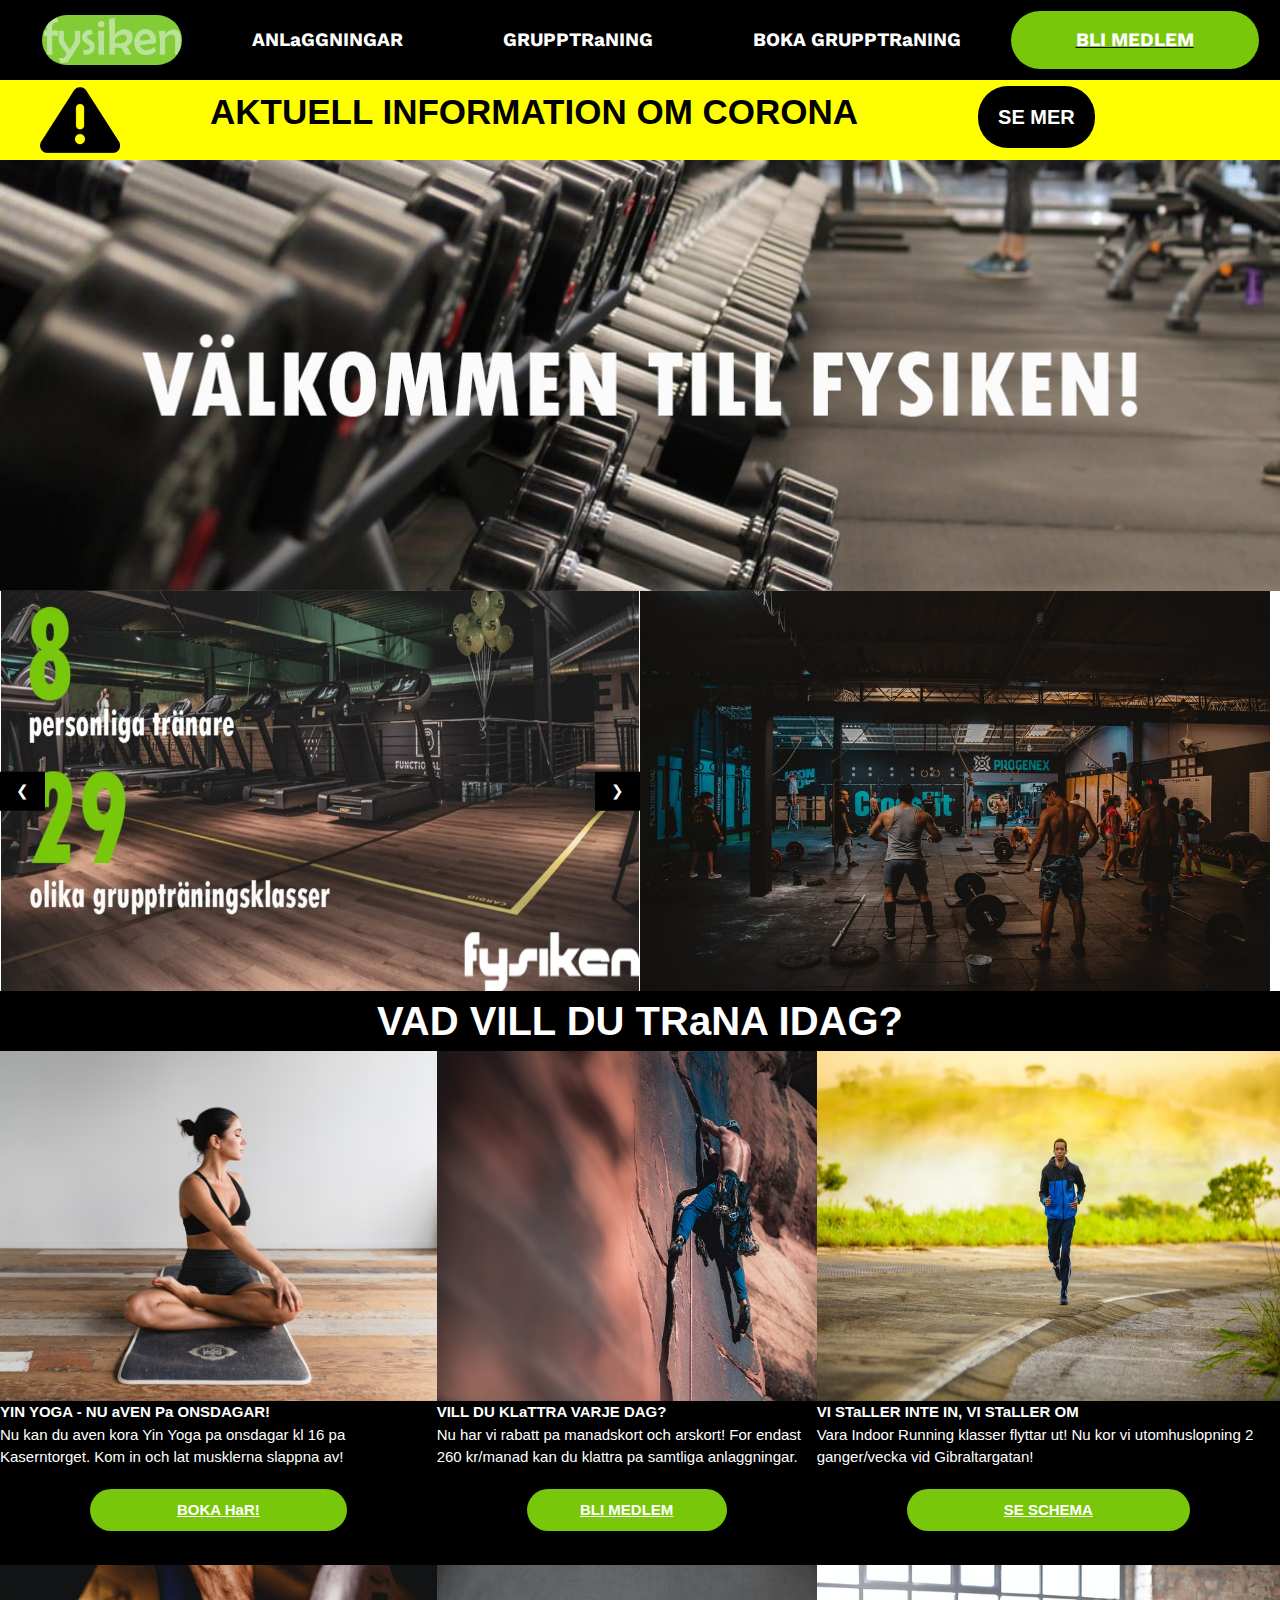
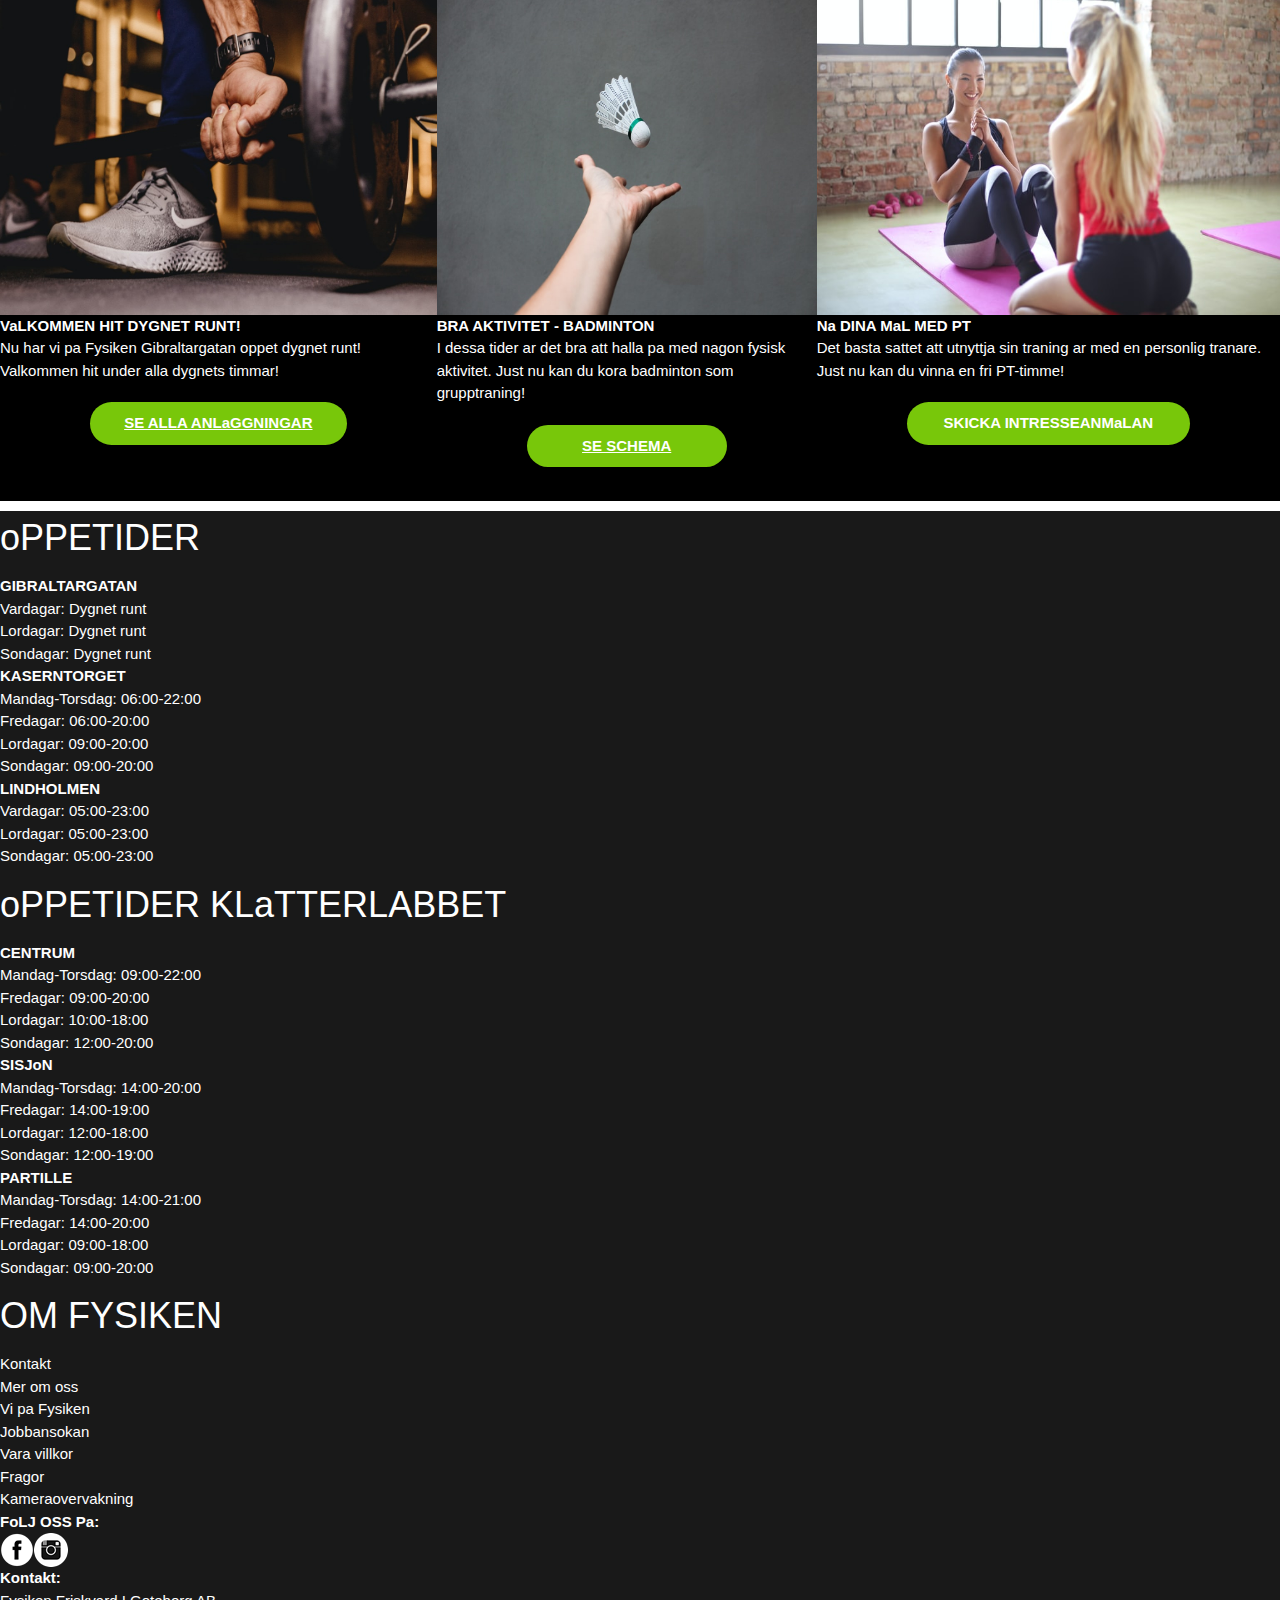
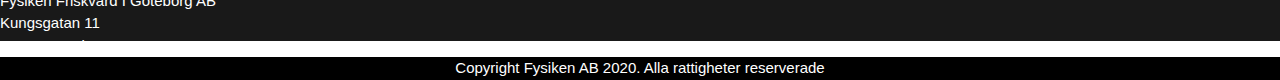
==== commit f5700973: "Slutinlämning (Tisdag 30 mars 21:24)" ====
--- a/index.html
+++ b/index.html
@@ -1,5 +1,5 @@
 <!DOCTYPE html>
-<html lang="en">
+<html lang="sv">
 <head>
     <meta charset="UTF-8">
     <meta name="viewport" content="width=device-width, initial-scale=1.0">
@@ -14,19 +14,19 @@
 <body>
     <nav class="navdesk">
         <a href="index.html" class="logo"><img class="logointro" alt="logotyp" src="img/fysiken-logo-white-254.png"></a>
-        <a href="anlaggningar.html" class="nav1"><strong class="naviga">ANLÄGGNINGAR</strong></a>
-        <a class="nav2" href="grupptraning.html"><strong class="naviga">GRUPPTRÄNING</strong></a>
-        <a href="schema.html" class="nav3"><strong class="naviga">BOKA GRUPPTRÄNING</strong></a>
+        <a href="anlaggningar.html" class="nav1"><strong class="naviga">ANLaGGNINGAR</strong></a>
+        <a class="nav2" href="grupptraning.html"><strong class="naviga">GRUPPTRaNING</strong></a>
+        <a href="schema.html" class="nav3"><strong class="naviga">BOKA GRUPPTRaNING</strong></a>
         <a href="blimedlem.html" class="nav4"><strong class="naviga">BLI MEDLEM</strong></a>
     </nav>
     <div class="corona">
         <img class="warning" src="img/warning-symbol.png" alt="varningssymbol"><strong class="aktuellt">AKTUELL INFORMATION OM CORONA</strong><strong class="semer">SE MER</strong>
     </div>
-    <img class="welcome" alt="välkommen" src="img/gymintro.JPG">
+    <img class="welcome" alt="valkommen" src="img/gymintro.JPG">
     <div class="bildspel">
         <div class="w3-content w3-display-container">
             <img class="mySlides" alt="gymreklam" src="img/gymfakta.jpg" style="width:100%; height:400px;">
-            <img class="mySlides" alt="gymreklam" src="img/gymintro2.JPG" style="width:100%; height:400px;">
+            <img class="mySlides" alt="gymreklam" src="img/gymintro.jfif" style="width:100%; height:400px;">
             <img class="mySlides" alt="gymreklam" src="img/gymintro3.JPG" style="width:100%; height:400px;">
             <img class="mySlides" alt="gymreklam" src="img/gymintro4.JPG" style="width:100%; height:400px;">
           
@@ -36,82 +36,79 @@
     <img class="gymback1" alt="gymreklam" src="img/gymback.jfif">
     </div>
     <div class="bryt">
-        <strong>VAD VILL DU TRÄNA IDAG?</strong>
+        <strong>VAD VILL DU TRaNA IDAG?</strong>
     </div>
     <div class="kuriosa">
         <article class="article1">
             <img class= "insbild" alt="yinyoga" src="img/yoga.jfif">
-            <strong>YIN YOGA - NU ÄVEN PÅ ONSDAGAR!</strong><br><p>Nu kan du även köra Yin Yoga på onsdagar kl 16 på Kaserntorget. Kom in och låt musklerna slappna av!</p>
-            <strong class="tryckknapp"><a href="schema.html">BOKA HÄR!</a></strong>
+            <strong>YIN YOGA - NU aVEN Pa ONSDAGAR!</strong><br><p>Nu kan du aven kora Yin Yoga pa onsdagar kl 16 pa Kaserntorget. Kom in och lat musklerna slappna av!</p>
+            <strong class="tryckknapp"><a href="schema.html">BOKA HaR!</a></strong>
         </article>
         <article class="article2">
-            <img class= "insbild" alt="klättra" src="img/klättra.jfif">
-            <strong>VILL DU KLÄTTRA VARJE DAG?</strong><br><p>Nu har vi rabatt på månadskort och årskort! För endast 260 kr/månad kan du klättra på samtliga anläggningar.</p>
+            <img class= "insbild" alt="klattra" src="img/klattra.jfif">
+            <strong>VILL DU KLaTTRA VARJE DAG?</strong><br><p>Nu har vi rabatt pa manadskort och arskort! For endast 260 kr/manad kan du klattra pa samtliga anlaggningar.</p>
             <strong class="tryckknapp"><a href="blimedlem.html">BLI MEDLEM</a></strong>
         </article>
         <article class="article3">
             <img class= "insbild" alt="springa" src="img/spring.jfif">
-            <strong>VI STÄLLER INTE IN, VI STÄLLER OM</strong><br><p>Våra Indoor Running klasser flyttar ut! Nu kör vi utomhuslöpning 2 gånger/vecka vid Gibraltargatan!</p>
+            <strong>VI STaLLER INTE IN, VI STaLLER OM</strong><br><p>Vara Indoor Running klasser flyttar ut! Nu kor vi utomhuslopning 2 ganger/vecka vid Gibraltargatan!</p>
             <strong class="tryckknapp"><a href="schema.html">SE SCHEMA</a></strong>
         </article>
         <article class="article4">
-            <img class= "insbild" alt="dygnetrunt" src="img/fysikengibralt.png">
-            <strong>VÄLKOMMEN HIT DYGNET RUNT!</strong><br><p>Nu har vi på Fysiken Gibraltargatan öppet dygnet runt! Välkommen hit under alla dygnets timmar!</p>
-            <strong class="tryckknapp"><a href="anlaggningar.html">SE ALLA ANLÄGGNINGAR</a></strong>
+            <img class= "insbild" alt="dygnetrunt" src="img/gymback4.jfif">
+            <strong>VaLKOMMEN HIT DYGNET RUNT!</strong><br><p>Nu har vi pa Fysiken Gibraltargatan oppet dygnet runt! Valkommen hit under alla dygnets timmar!</p>
+            <strong class="tryckknapp"><a href="anlaggningar.html">SE ALLA ANLaGGNINGAR</a></strong>
         </article>
         <article class="article5">
             <img class= "insbild" alt="badminton" src="img/badminton.jfif">
-            <strong>BRA AKTIVITET - BADMINTON</strong><br><p>I dessa tider är det bra att hålla på med någon fysisk aktivitet. Just nu kan du köra badminton som gruppträning!</p>
+            <strong>BRA AKTIVITET - BADMINTON</strong><br><p>I dessa tider ar det bra att halla pa med nagon fysisk aktivitet. Just nu kan du kora badminton som grupptraning!</p>
             <strong class="tryckknapp"><a href="schema.html">SE SCHEMA</a></strong>
         </article>
         <article class="article6">
-            <img class= "insbild" alt="personligtränare" src="img/personlig.jfif">
-            <strong>NÅ DINA MÅL MED PT</strong><br><p>Det bästa sättet att utnyttja sin träning är med en personlig tränare. Just nu kan du vinna en fri PT-timme!</p>
-            <strong class="tryckknapp">SKICKA INTRESSEANMÄLAN</strong>
+            <img class= "insbild" alt="personligtranare" src="img/personlig.jfif">
+            <strong>Na DINA MaL MED PT</strong><br><p>Det basta sattet att utnyttja sin traning ar med en personlig tranare. Just nu kan du vinna en fri PT-timme!</p>
+            <strong class="tryckknapp">SKICKA INTRESSEANMaLAN</strong>
         </article>
     </div>
     <div class="belowfooter1">
-            <h1 class="belowrubrik1">ÖPPETIDER</h1>
+            <h1 class="belowrubrik1">oPPETIDER</h1>
             <strong class="belowstrong1">GIBRALTARGATAN</strong>
-            <p class="belowtext1">Vardagar: Dygnet runt<br>Lördagar: Dygnet runt<br>Söndagar: Dygnet runt</p>
+            <p class="belowtext1">Vardagar: Dygnet runt<br>Lordagar: Dygnet runt<br>Sondagar: Dygnet runt</p>
             <strong class="belowstrong1">KASERNTORGET</strong>
-            <p class="belowtext1">Måndag-Torsdag: 06:00-22:00<br>Fredagar: 06:00-20:00<br>Lördagar: 09:00-20:00<br>Söndagar: 09:00-20:00</p>
+            <p class="belowtext1">Mandag-Torsdag: 06:00-22:00<br>Fredagar: 06:00-20:00<br>Lordagar: 09:00-20:00<br>Sondagar: 09:00-20:00</p>
             <strong class="belowstrong1">LINDHOLMEN</strong>
-            <p class="belowtext1">Vardagar: 05:00-23:00<br>Lördagar: 05:00-23:00<br>Söndagar: 05:00-23:00</p>
-            <h1 class="belowrubrik1">ÖPPETIDER KLÄTTERLABBET</h1>
+            <p class="belowtext1">Vardagar: 05:00-23:00<br>Lordagar: 05:00-23:00<br>Sondagar: 05:00-23:00</p>
+            <h1 class="belowrubrik1">oPPETIDER KLaTTERLABBET</h1>
             <strong class="belowstrong1">CENTRUM</strong>
-            <p class="belowtext1">Måndag-Torsdag: 09:00-22:00<br>Fredagar: 09:00-20:00<br>Lördagar: 10:00-18:00<br>Söndagar: 12:00-20:00</p>
-            <strong class="belowstrong1">SISJÖN</strong>
-            <p class="belowtext1">Måndag-Torsdag: 14:00-20:00<br>Fredagar: 14:00-19:00<br>Lördagar: 12:00-18:00<br>Söndagar: 12:00-19:00</p>
+            <p class="belowtext1">Mandag-Torsdag: 09:00-22:00<br>Fredagar: 09:00-20:00<br>Lordagar: 10:00-18:00<br>Sondagar: 12:00-20:00</p>
+            <strong class="belowstrong1">SISJoN</strong>
+            <p class="belowtext1">Mandag-Torsdag: 14:00-20:00<br>Fredagar: 14:00-19:00<br>Lordagar: 12:00-18:00<br>Sondagar: 12:00-19:00</p>
             <strong class="belowstrong1">PARTILLE</strong>
-            <p class="belowtext1">Måndag-Torsdag: 14:00-21:00<br>Fredagar: 14:00-20:00<br>Lördagar: 09:00-18:00<br>Söndagar: 09:00-20:00</p>
+            <p class="belowtext1">Mandag-Torsdag: 14:00-21:00<br>Fredagar: 14:00-20:00<br>Lordagar: 09:00-18:00<br>Sondagar: 09:00-20:00</p>
             <h1 class="belowrubrik1">OM FYSIKEN</h1>
-            <p class="belowtext1">Kontakt<br>Mer om oss<br>Vi på Fysiken<br>Jobbansökan<br>Våra villkor<br>Frågor<br>Kameraövervakning</p>
-            <strong class="belowstrong1">FÖLJ OSS PÅ:<br></strong>
-            <img src="img/fb.png"><img src="img/ins.png">
+            <p class="belowtext1">Kontakt<br>Mer om oss<br>Vi pa Fysiken<br>Jobbansokan<br>Vara villkor<br>Fragor<br>Kameraovervakning</p>
+            <strong class="belowstrong1">FoLJ OSS Pa:<br></strong>
+            <img src="img/fb.png" alt="facebook"><img src="img/ins.png" alt="instagram">
             <strong class="belowstrong1"><br>Kontakt:</strong>
-            <p class="belowtext1">Fysiken Friskvård I Göteborg AB<br>Kungsgatan 11<br>411 19 Göteborg</p>
-            <footer class="newfooter">Copyright Fysiken AB 2020. Alla rättigheter reserverade</footer>
+            <p class="belowtext1">Fysiken Friskvard I Goteborg AB<br>Kungsgatan 11<br>411 19 Goteborg</p>
+            <footer class="newfooter">Copyright Fysiken AB 2020. Alla rattigheter reserverade</footer>
     
         </div>
-        </div>
-
-    </div>
-    </div>
+        
 
         
     
         
     
     <nav class="menu">
-        <img class="logohamburg" src="img/fysiken-logo-white-254.png">
-        <a class="rubrikhamburg" href="grupptraning.html">GRUPPTRÄNING</a>
-        <a class="rubrikhamburg" href="schema.html">BOKA GRUPPTRÄNING</a>
-        <a class="rubrikhamburg" href="anlaggningar.html">ANLÄGGNINGAR</a>
+        <img class="logohamburg" alt="logo" src="img/fysiken-logo-white-254.png">
+        <a class="rubrikhamburg" href="grupptraning.html">GRUPPTRaNING</a>
+        <a class="rubrikhamburg" href="schema.html">BOKA GRUPPTRaNING</a>
+        <a class="rubrikhamburg" href="anlaggningar.html">ANLaGGNINGAR</a>
         <a class="rubrikhamburg2" href="blimedlem.html">BLI MEDLEM</a>
     </nav>
 
-<!--Mobil längst ner-->
+<!--Mobil langst ner-->
 <div class="fade-layer"></div>
 <div class="mobilestart">
     <nav class="navmobil">
@@ -121,57 +118,57 @@
         </div>
     </nav>
     <div class="welcomemobil">
-        <img class="welcome1" alt="välkommen" src="img/gymintro.JPG">
+        <img class="welcome1" alt="valkommen" src="img/gymintro.JPG">
     </div>
     <img class="gymfaktis" alt="gymfakta" src="img/gymfakta.jpg">
     <img class="yoga" alt="yogabild" src="img/yoga.jfif">   
     <div class="yogafakta">
-        <strong class="yinis">YIN YOGA - NU ÄVEN PÅ ONSDAGAR!</strong>
-        <p class="yinis2">Nu kan du även köra Yin Yoga på onsdagar kl 16 på Kaserntorget. Kom in och låt musklerna slappna av!</p>
-        <strong class="yinis3">BOKA HÄR!</strong>
+        <strong class="yinis">YIN YOGA - NU aVEN Pa ONSDAGAR!</strong>
+        <p class="yinis2">Nu kan du aven kora Yin Yoga pa onsdagar kl 16 pa Kaserntorget. Kom in och lat musklerna slappna av!</p>
+        <strong class="yinis3">BOKA HaR!</strong>
     </div>
-    <img class="klättra" alt="klättring" src="img/klättra.jfif">
+    <img class="klattra" alt="klattring" src="img/klattra.jfif">
     <div class="yogafakta">
-        <strong class="yinis">VILL DU KLÄTTRA VARJE DAG?</strong>
-        <p class="yinis2">Nu har vi rabatt på månadskort och årskort! För endast 260 kr/månad kan du klättra på samtliga anläggningar.</p>
+        <strong class="yinis">VILL DU KLaTTRA VARJE DAG?</strong>
+        <p class="yinis2">Nu har vi rabatt pa manadskort och arskort! For endast 260 kr/manad kan du klattra pa samtliga anlaggningar.</p>
         <strong class="yinis3">BLI MEDLEM!</strong>
     </div>
-    <img class="klättra" alt="springa" src="img/spring.jfif">
+    <img class="klattra" alt="springa" src="img/spring.jfif">
     <div class="yogafakta">
-        <strong class="yinis">VI STÄLLER INTE IN, VI STÄLLER OM</strong>
-        <p class="yinis2">Våra Indoor Running klasser flyttar ut! Nu kör vi utomhuslöpning 2 gånger/vecka vid Gibraltargatan!</p>
+        <strong class="yinis">VI STaLLER INTE IN, VI STaLLER OM</strong>
+        <p class="yinis2">Vara Indoor Running klasser flyttar ut! Nu kor vi utomhuslopning 2 ganger/vecka vid Gibraltargatan!</p>
         <strong class="yinis3">SE SCHEMA</strong>
     </div>
     <img class="yoga" alt="dygnetrunt" src="img/fysikengibralt.png"> 
     <div class="yogafakta">
-        <strong class="yinis">VÄLKOMMEN HIT DYGNET RUNT!</strong>
-        <p class="yinis2">Nu har vi på Fysiken Gibraltargatan öppet dygnet runt! Välkommen hit under alla dygnets timmar!</p>
-        <strong class="yinis4">SE ALLA ANLÄGGNINGAR</strong>
+        <strong class="yinis">VaLKOMMEN HIT DYGNET RUNT!</strong>
+        <p class="yinis2">Nu har vi pa Fysiken Gibraltargatan oppet dygnet runt! Valkommen hit under alla dygnets timmar!</p>
+        <strong class="yinis4">SE ALLA ANLaGGNINGAR</strong>
     </div>
     <div class="belowfooter">
-        <h1 class="belowrubrik">ÖPPETIDER</h1>
+        <h1 class="belowrubrik">oPPETIDER</h1>
         <strong class="belowstrong">GIBRALTARGATAN</strong>
-        <p class="belowtext">Vardagar: Dygnet runt<br>Lördagar: Dygnet runt<br>Söndagar: Dygnet runt</p>
+        <p class="belowtext">Vardagar: Dygnet runt<br>Lordagar: Dygnet runt<br>Sondagar: Dygnet runt</p>
         <strong class="belowstrong">KASERNTORGET</strong>
-        <p class="belowtext">Måndag-Torsdag: 06:00-22:00<br>Fredagar: 06:00-20:00<br>Lördagar: 09:00-20:00<br>Söndagar: 09:00-20:00</p>
+        <p class="belowtext">Mandag-Torsdag: 06:00-22:00<br>Fredagar: 06:00-20:00<br>Lordagar: 09:00-20:00<br>Sondagar: 09:00-20:00</p>
         <strong class="belowstrong">LINDHOLMEN</strong>
-        <p class="belowtext">Vardagar: 05:00-23:00<br>Lördagar: 05:00-23:00<br>Söndagar: 05:00-23:00</p>
-        <h1 class="belowrubrik">ÖPPETIDER KLÄTTERLABBET</h1>
+        <p class="belowtext">Vardagar: 05:00-23:00<br>Lordagar: 05:00-23:00<br>Sondagar: 05:00-23:00</p>
+        <h1 class="belowrubrik">oPPETIDER KLaTTERLABBET</h1>
         <strong class="belowstrong">CENTRUM</strong>
-        <p class="belowtext">Måndag-Torsdag: 09:00-22:00<br>Fredagar: 09:00-20:00<br>Lördagar: 10:00-18:00<br>Söndagar: 12:00-20:00</p>
-        <strong class="belowstrong">SISJÖN</strong>
-        <p class="belowtext">Måndag-Torsdag: 14:00-20:00<br>Fredagar: 14:00-19:00<br>Lördagar: 12:00-18:00<br>Söndagar: 12:00-19:00</p>
+        <p class="belowtext">Mandag-Torsdag: 09:00-22:00<br>Fredagar: 09:00-20:00<br>Lordagar: 10:00-18:00<br>Sondagar: 12:00-20:00</p>
+        <strong class="belowstrong">SISJoN</strong>
+        <p class="belowtext">Mandag-Torsdag: 14:00-20:00<br>Fredagar: 14:00-19:00<br>Lordagar: 12:00-18:00<br>Sondagar: 12:00-19:00</p>
         <strong class="belowstrong">PARTILLE</strong>
-        <p class="belowtext">Måndag-Torsdag: 14:00-21:00<br>Fredagar: 14:00-20:00<br>Lördagar: 09:00-18:00<br>Söndagar: 09:00-20:00</p>
+        <p class="belowtext">Mandag-Torsdag: 14:00-21:00<br>Fredagar: 14:00-20:00<br>Lordagar: 09:00-18:00<br>Sondagar: 09:00-20:00</p>
         <h1 class="belowrubrik">OM FYSIKEN</h1>
-        <p class="belowtext">Kontakt<br>Mer om oss<br>Vi på Fysiken<br>Jobbansökan<br>Våra villkor<br>Frågor<br>Kameraövervakning</p>
-        <strong class="belowstrong">FÖLJ OSS PÅ:<br></strong>
-        <img src="img/fb.png"><img src="img/ins.png">
+        <p class="belowtext">Kontakt<br>Mer om oss<br>Vi pa Fysiken<br>Jobbansokan<br>Vara villkor<br>Fragor<br>Kameraovervakning</p>
+        <strong class="belowstrong">FoLJ OSS Pa:<br></strong>
+        <img src="img/fb.png" alt="facebook"><img src="img/ins.png" alt="instagram">
         <strong class="belowstrong"><br>Kontakt:</strong>
-        <p class="belowtext">Fysiken Friskvård I Göteborg AB<br>Kungsgatan 11<br>411 19 Göteborg</p>
+        <p class="belowtext">Fysiken Friskvard I Goteborg AB<br>Kungsgatan 11<br>411 19 Goteborg</p>
 
     </div>
-    <footer class="footermobil">© <img class="footerlogo" alt="logo" src="img/fysiken-logo-white-254.png"> AB 2020. Alla rättigheter reserverade</footer>
+    <footer class="footermobil">© <img class="footerlogo" alt="logo" src="img/fysiken-logo-white-254.png"> AB 2020. Alla rattigheter reserverade</footer>
 </div>
     <script src="js/main.js"></script>
 </body>
--- a/css/styles.css
+++ b/css/styles.css
@@ -45,7 +45,7 @@
     .yinis4 {
         display: none;
     }
-    .klättra {
+    .klattra {
         display: none;
     }
     .belowfooter {
@@ -183,11 +183,11 @@
         color: white;
         height: 1130px;
     }
-    .gruppträningintro {
+    .grupptraningintro {
         background-color: black;
         height: 200px;
     }
-    .gruppträningrubrik {
+    .grupptraningrubrik {
         font-size: 50px;
         color: white;
         display: flex;
@@ -216,19 +216,19 @@
         margin: 40px;
         border-radius: 100px;
     }
-    .funktionellträning {
+    .funktionelltraning {
         background-color: darkblue;
         width: 80%;
         margin: 40px;
         border-radius: 100px;
     }
-    .konditionsträning {
+    .konditionstraning {
         background-color: white;
         width: 80%;
         margin: 40px;
         border-radius: 100px;
     }
-    .styrketräning {
+    .styrketraning {
         background-color: orange;
         width: 80%;
         margin: 40px;
@@ -258,7 +258,7 @@
         margin: 40px;
         border-radius: 100px;
     }
-    .övrigt {
+    .ovrigt {
         background-color: purple;
         width: 80%;
         margin: 40px;
@@ -349,7 +349,7 @@
     }
     .beskrivningompassetsvart {
         grid-area: bo;
-        color: svart;
+        color: black;
         font-size: 20px;
         margin-left: 20px;
     }
@@ -363,7 +363,7 @@
         display: grid;
         height: 400px;
         grid-template-areas: 
-        "aimbild löpningbild cykelbild"
+        "aimbild lopningbild cykelbild"
         ;
     }
     .konditionsbild {
@@ -438,7 +438,7 @@
         height: 200px;
         background-color: green;
         grid-template-areas: 
-        "fotboll spökboll volleyboll innebandy basket badminton"
+        "fotboll spokboll volleyboll innebandy basket badminton"
         ;
     }
     .sportbild {
@@ -491,7 +491,7 @@
         "begin str oly"
         ;
     }
-    .övrigbeskrivning {
+    .ovrigbeskrivning {
         height: 200px;
         background-color: purple; 
     }
@@ -618,7 +618,7 @@
         border-radius: 20px;
         margin: 20px;
     }
-    .klätterlabbet {
+    .klatterlabbet {
         background-color: purple;
         color: white;
         border-radius: 20px;
@@ -708,13 +708,13 @@
         color: white;
         font-size: 30px;
     }
-    .anläggningintro {
-        background-color: black;
-        color: white;
-        display: flex;
-        justify-content: center;
-    }
-    .anläggningbeskrivning {
+    .anlaggningintro {
+        background-color: black;
+        color: white;
+        display: flex;
+        justify-content: center;
+    }
+    .anlaggningbeskrivning {
         background-color: black;
         color: white;
         display: flex;
@@ -724,7 +724,7 @@
     .grey1 {
         background-color: black;
     }
-    .anläggningbilder {
+    .anlaggningbilder {
         width: 100%;
         height: 260px;
         display: grid;
@@ -739,7 +739,7 @@
         margin-left: 40px;
         border-radius: 20px;
     }
-    .anläggningtext {
+    .anlaggningtext {
         width: 100%;
         height: 260px;
         display: grid;
@@ -762,10 +762,10 @@
         background-color: #78c70a;
         border-radius: 20px;
     }
-    .anläggningsrubrikmobil { 
-        display: none;
-    }
-    .anläggningrubrikbeskrivning{ 
+    .anlaggningsrubrikmobil { 
+        display: none;
+    }
+    .anlaggningrubrikbeskrivning{ 
         display: none;
     }
     .gymmobil{ 
@@ -840,7 +840,7 @@
 .torsdag183m {
     display: none;
 }
-.centerbesök {
+.centerbesok {
     display: none;
 }
 .GibraltargatanM {
@@ -852,7 +852,7 @@
 .LindholmenM {
     display: none;
 }
-.KlätterlabbetM {
+.KlatterlabbetM {
     display: none;
 }
 .tillboka {
@@ -879,16 +879,16 @@
 .fragor {
     display: none;
 }
-.gruppträningrubrikmobil {
-    display: none;
-}
-.gruppträningbeskrivningmobil {
+.grupptraningrubrikmobil {
+    display: none;
+}
+.grupptraningbeskrivningmobil {
     display: none;
 }
 .utbudmobil {
     display: none;
 }
-.vårautbud {
+.varautbud {
     display: none;
 }
 .corebildmobil {
@@ -915,7 +915,7 @@
 .dansbildmobil {
     display: none;
 }
-.övrigbildmobil {
+.ovrigbildmobil {
     display: none;
 }
 .corerutan {
@@ -954,7 +954,7 @@
 .dansrutan {
     display: none;
 }
-.övrigruta {
+.ovrigruta {
     display: none;
 }
 .checkerM {
@@ -1205,7 +1205,7 @@
         background-color: #78c70a;
         border-radius: 30px;
     }
-    .klättra {
+    .klattra {
         width: 100%;
         height: 240px;
     }
@@ -1321,7 +1321,7 @@
 .crossfitbilder {
     display: none;
 }
-.övrigbeskrivning {
+.ovrigbeskrivning {
     display: none;
 } 
 .vadvierbjuder9 {
@@ -1330,10 +1330,10 @@
 .poppisbilder {
     display: none;
 }
-.gruppträningintro {
-    display: none;
-}
-.gruppträningrubrik {
+.grupptraningintro {
+    display: none;
+}
+.grupptraningrubrik {
     display: none;
 }
 .beskrivgrupp {
@@ -1345,13 +1345,13 @@
 .core {
     display: none;
 }
-.funktionellträning {
-    display: none;
-}
-.konditionsträning {
-    display: none;
-}
-.styrketräning {
+.funktionelltraning {
+    display: none;
+}
+.konditionstraning {
+    display: none;
+}
+.styrketraning {
     display: none;
 }
 .avslappning {
@@ -1366,7 +1366,7 @@
 .dans {
     display: none;
 }
-.övrigt {
+.ovrigt {
     display: none;
 }
 .corebeskrivning {
@@ -1396,7 +1396,7 @@
 .footermobil1  {
     display: none;
 }
-.gruppträningrubrikmobil {
+.grupptraningrubrikmobil {
     font-size: 30px;
     color: white;
     background-color: black;
@@ -1404,20 +1404,20 @@
     justify-content: center;
     margin: 0;
 }
-.gruppträningbeskrivningmobil {
+.grupptraningbeskrivningmobil {
     font-size: 15px;
     color: white;
     background-color: black;
     display: flex;
     justify-content: center;
 }
-.gruppträningmobil {
+.grupptraningmobil {
     background-color: black;
 }
 .utbudmobil {
     height: 1050px;
 }
-.vårautbud {
+.varautbud {
     font-size: 35px;
     color: white;
     display: flex;
@@ -1479,7 +1479,7 @@
     height: 70px;
     margin: 20px;
 }
-.övrigbildmobil {
+.ovrigbildmobil {
     background-color: purple;
     border-radius: 30px;
     width: 340px;
@@ -1538,7 +1538,7 @@
     background-color: yellow;
     color: black;
 }
-.övrigruta {
+.ovrigruta {
     background-color: purple;
     color: white;
 }
@@ -1576,7 +1576,7 @@
 .Kaserntorget {
     display: none;
 }
-.Klätterlabbet {
+.Klatterlabbet {
     display: none;
 }
 .torsdagsschemat {
@@ -1588,13 +1588,13 @@
 .time {
     display: none;
 }
-.väntalista {
-    display: none;
-}
-.vänta1 {
-    display: none;
-}
-.vänta {
+.vantalista {
+    display: none;
+}
+.vanta1 {
+    display: none;
+}
+.vanta {
     display: none;
 }
 .infobar {
@@ -1700,7 +1700,7 @@
     display: flex;
     justify-content: center;
 }
-.centerbesök {
+.centerbesok {
     color: white;
     font-size: 30px;
 }
@@ -1731,7 +1731,7 @@
     justify-content: center;
     border-radius: 50px;
 }
-.KlätterlabbetM {
+.KlatterlabbetM {
     padding: 1px;
     margin: 40px;
     margin-top: 20px;
@@ -1785,19 +1785,19 @@
     color: white;
     font-size: 15px;
 }
-.anläggningintro { 
-    display: none;
-}
-.anläggningbeskrivning { 
-    display: none;
-}
-.anläggningbilder { 
+.anlaggningintro { 
+    display: none;
+}
+.anlaggningbeskrivning { 
+    display: none;
+}
+.anlaggningbilder { 
     display: none;
 }
 .abab { 
     display: none;
 }
-.anläggningtext { 
+.anlaggningtext { 
     display: none;
 }
 .varte1 { 
@@ -1812,12 +1812,12 @@
 .kontaktis {
     display: none;
 }
-.anläggningsrubrikmobil {
-    color: white;
-    display: flex;
-    justify-content: center;
-}
-.anläggningrubrikbeskrivning {
+.anlaggningsrubrikmobil {
+    color: white;
+    display: flex;
+    justify-content: center;
+}
+.anlaggningrubrikbeskrivning {
     color: white;
     display: flex;
     justify-content: center;
